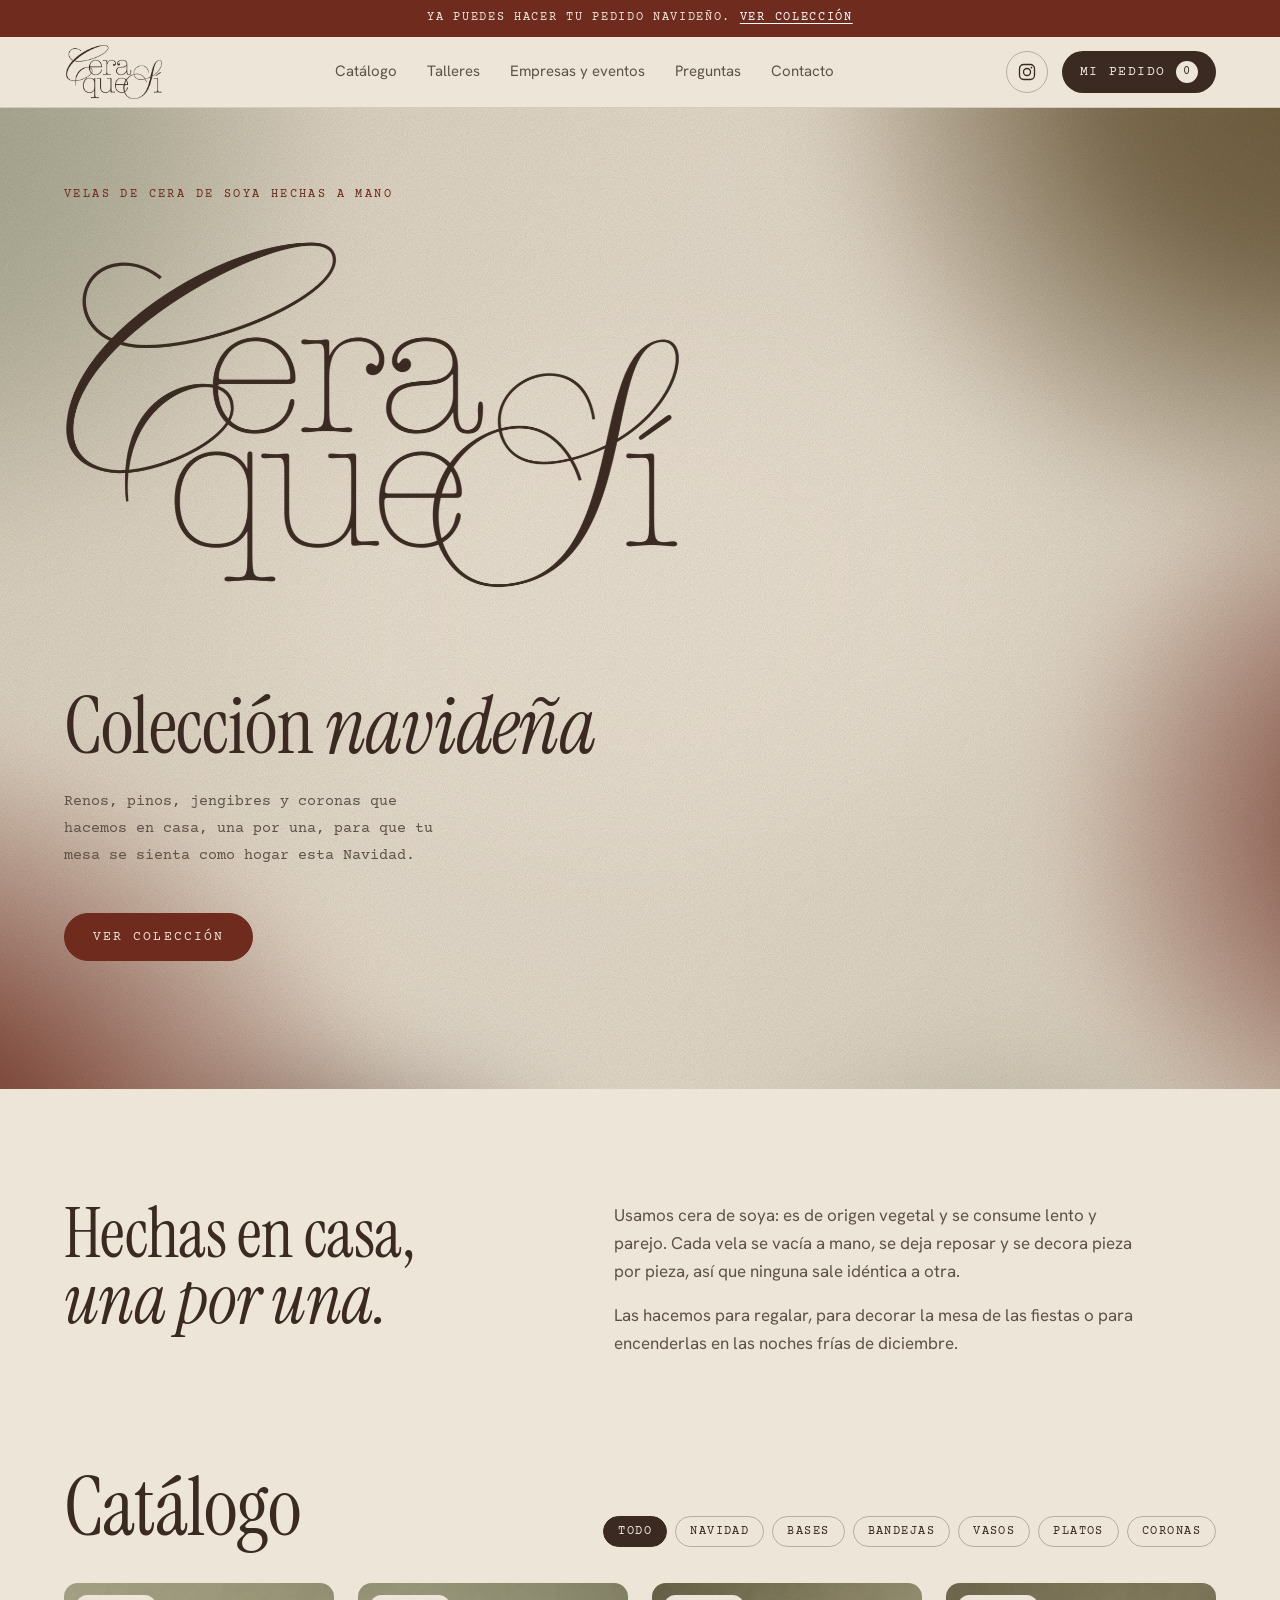
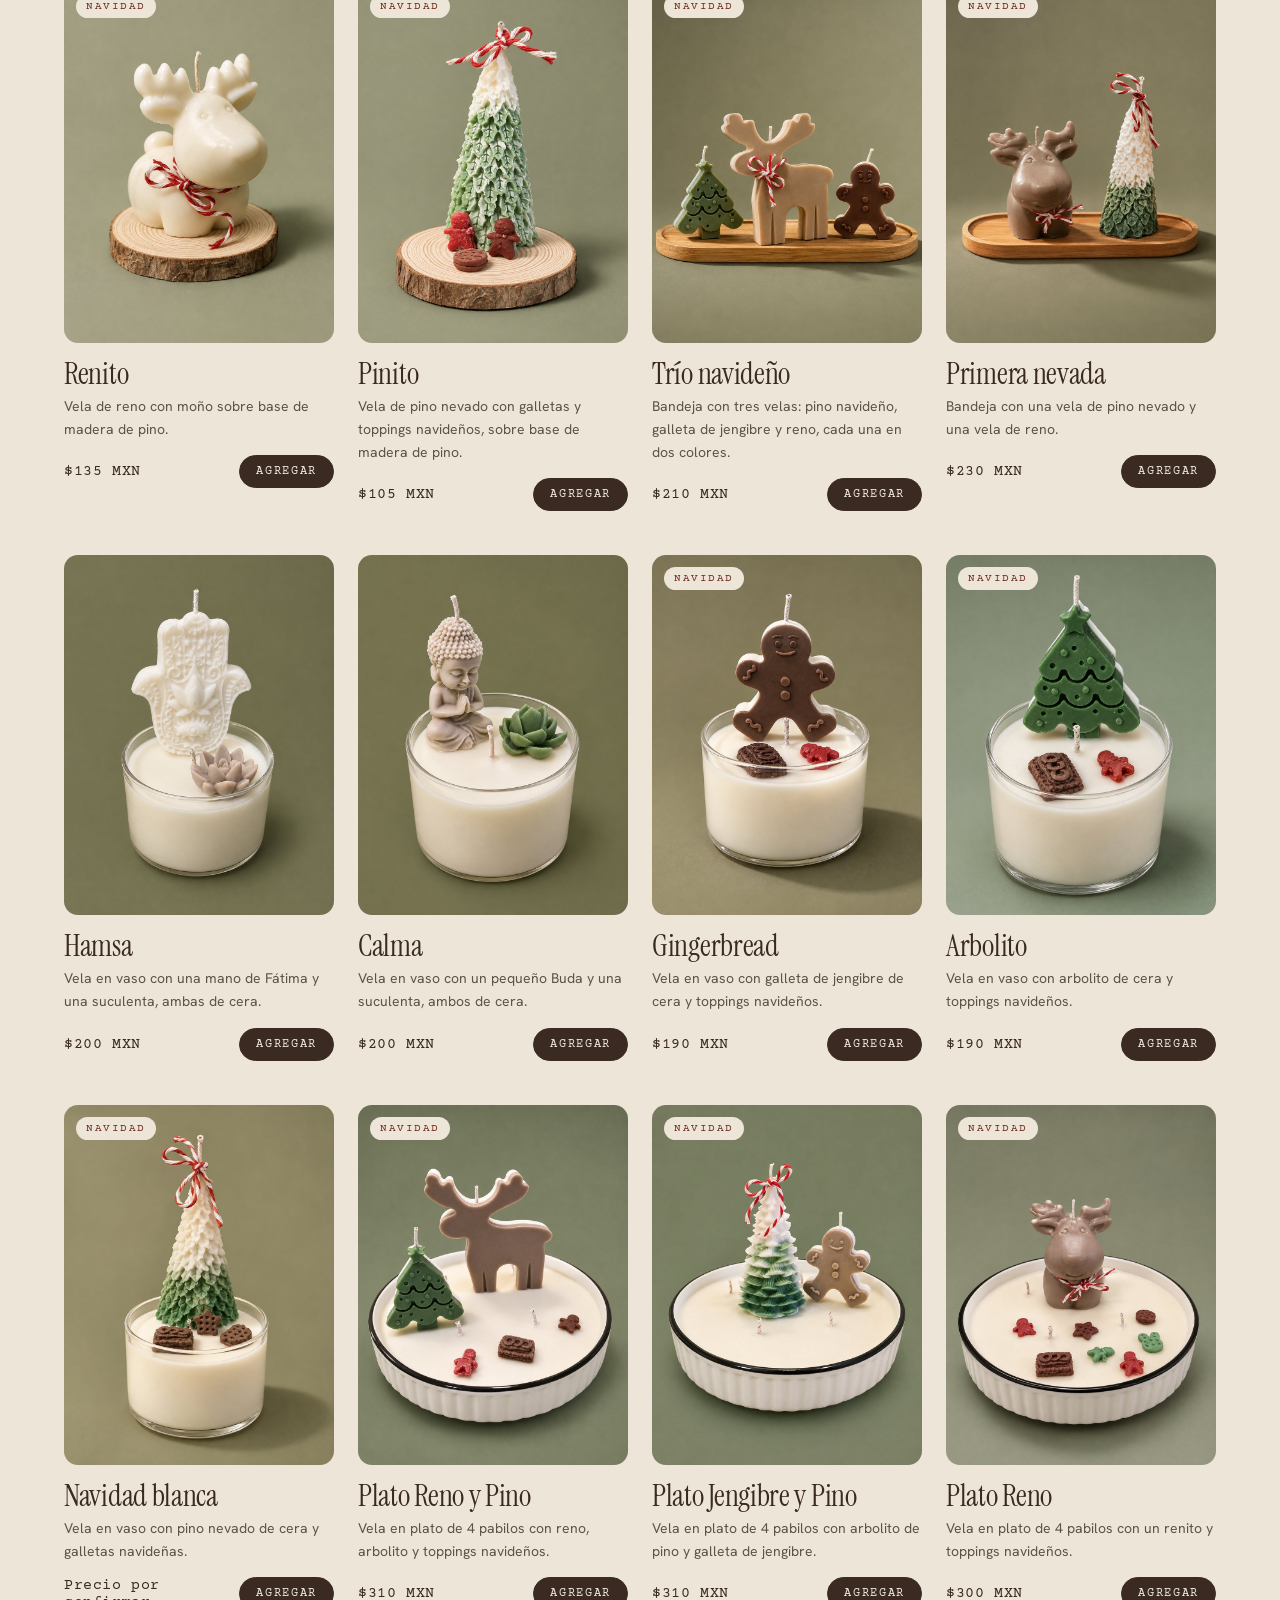
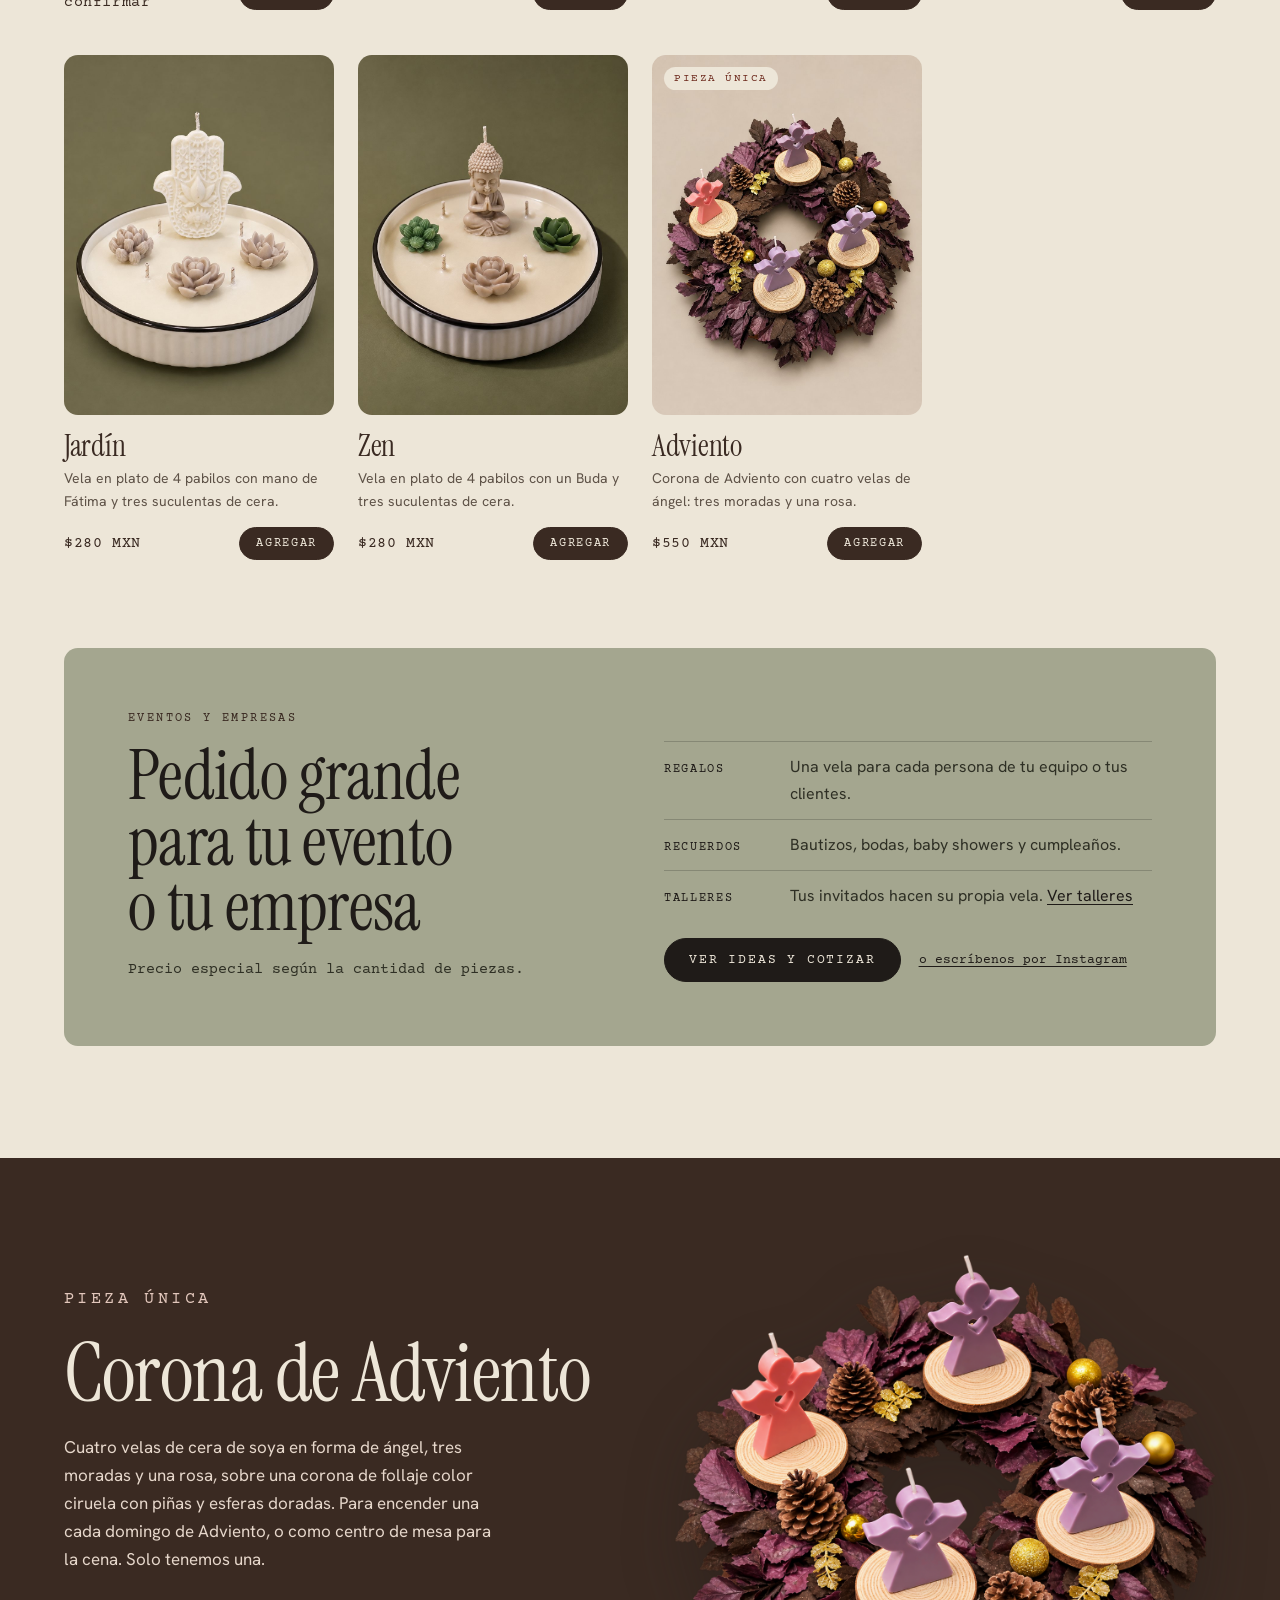
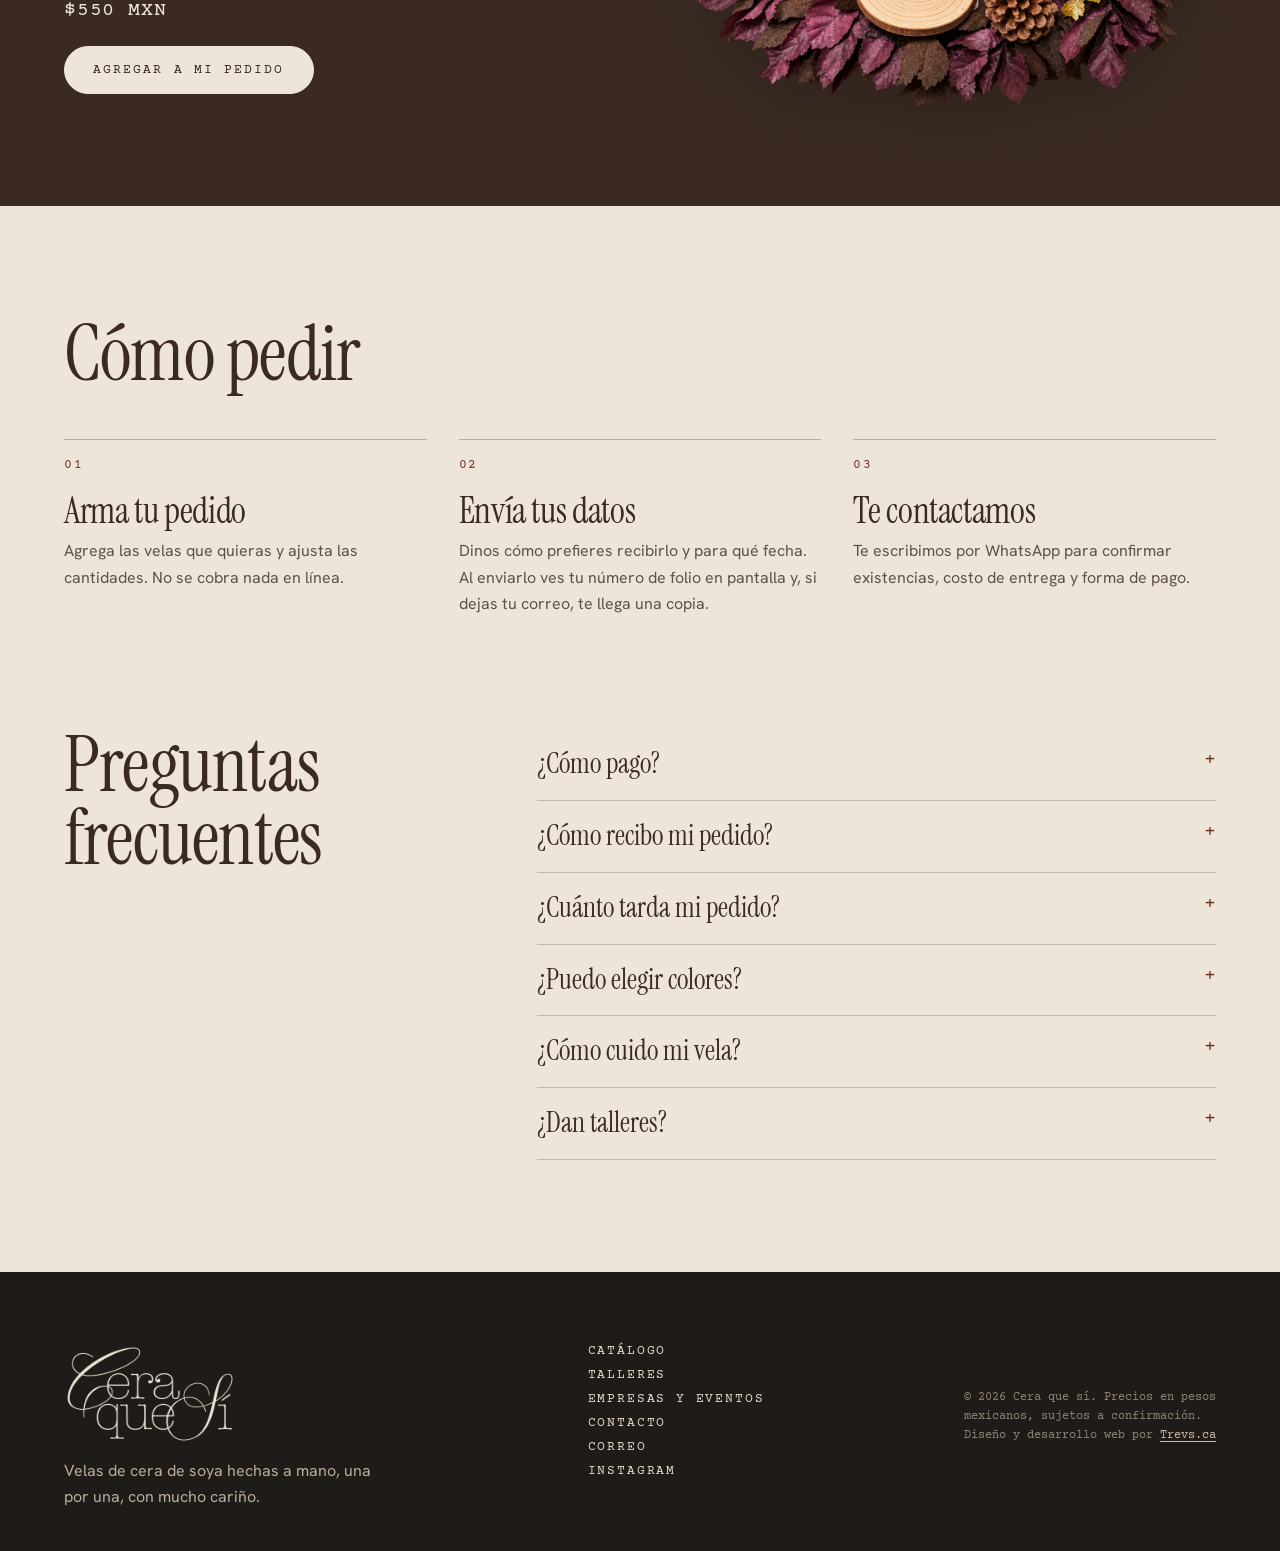
==== prueba/index.html @ 0ae1463e "Tienda de prueba oculta en /prueba/ (noindex) Co-Authored-By: Claude Opus 5.5 <noreply@anthropic.com" ====
<!DOCTYPE html>
<html lang="es-MX">
<head>
<meta charset="utf-8">
<meta name="viewport" content="width=device-width, initial-scale=1">
<meta name="robots" content="noindex">
<title>Cera que sí · Velas de cera de soya hechas a mano</title>
<meta name="description" content="Velas de cera de soya hechas a mano. Colección navideña: coronas, platos, vasos y bases decoradas. Pedidos para regalo, eventos y empresas.">
<link rel="canonical" href="https://ceraquesi.com.mx/">
<meta property="og:title" content="Cera que sí · Colección navideña">
<meta property="og:description" content="Velas de cera de soya hechas a mano. Arma tu pedido y te contactamos.">
<meta property="og:url" content="https://ceraquesi.com.mx/">
<meta property="og:image" content="https://ceraquesi.com.mx/img/corona.jpg">
<meta property="og:locale" content="es_MX">
<link rel="preconnect" href="https://fonts.googleapis.com">
<link rel="preconnect" href="https://fonts.gstatic.com" crossorigin>
<link href="https://fonts.googleapis.com/css2?family=Instrument+Serif:ital@0;1&family=Hanken+Grotesk:wght@400;500&family=Courier+Prime&display=swap" rel="stylesheet">
<link rel="stylesheet" href="css/estilos.css">
</head>
<body>

<div class="aviso">Ya puedes hacer tu pedido navideño. <a href="index.html#catalogo">Ver colección</a></div>

<header class="nav">
  <div class="wrap">
    <a href="index.html" class="logo" aria-label="Inicio"><svg viewBox="0 0 16 26" aria-hidden="true"><path class="llama" d="M8 1c3 4 5 6.5 5 9.5A5 5 0 0 1 3 10.5C3 7.5 5 5 8 1Z" fill="#6E2B1E"/><rect x="7.3" y="15" width="1.4" height="10" rx=".7" fill="currentColor"/></svg><span class="lockup" data-logo></span></a>
    <nav class="links" id="menu-principal" aria-label="Principal">
      <a href="index.html#catalogo">Catálogo</a>
      <a href="talleres.html">Talleres</a>
      <a href="empresas.html">Empresas y eventos</a>
      <a href="index.html#preguntas">Preguntas</a>
      <a href="contacto.html">Contacto</a>
      <div class="menu-redes" aria-label="Redes">
        <a href="#" data-red="correo">Correo</a>
        <a href="#" data-red="instagram" target="_blank" rel="noopener">Instagram</a>
        <a href="#" data-red="tiktok" target="_blank" rel="noopener">TikTok</a>
      </div>
    </nav>
    <div class="nav-der"><a class="ig-top" id="ig-top" href="#" target="_blank" rel="noopener" aria-label="Instagram"><svg viewBox="0 0 24 24" aria-hidden="true"><rect x="3" y="3" width="18" height="18" rx="5" fill="none" stroke="currentColor" stroke-width="1.6"/><circle cx="12" cy="12" r="4.2" fill="none" stroke="currentColor" stroke-width="1.6"/><circle cx="17.3" cy="6.7" r="1.1" fill="currentColor"/></svg></a><button class="btn-cot" id="abrir" aria-haspopup="dialog" aria-label="Mi pedido"><span class="t">Mi pedido</span> <span class="n" id="contador">0</span></button><button class="menu-btn" id="menu-btn" aria-expanded="false" aria-controls="menu-principal" aria-label="Abrir menú"><span></span><span></span><span></span></button></div>
  </div>
</header>

<main>
  <section class="hero izq">
    <div class="wrap">
      <p class="kicker">Velas de cera de soya hechas a mano</p>
      <div class="hero-logo" id="hero-logo"><img src="img/logo.png" alt="Cera que sí"></div>
      <h1>Colección <i>navideña</i></h1>
      <p class="lead">Renos, pinos, jengibres y coronas que hacemos en casa, una por una, para que tu mesa se sienta como hogar esta Navidad.</p>
      <a class="cta" href="#catalogo">Ver colección</a>
    </div>
  </section>

  <section class="intro">
    <div class="wrap">
      <h2>Hechas en casa, <i>una por una.</i></h2>
      <div>
        <p>Usamos cera de soya: es de origen vegetal y se consume lento y parejo. Cada vela se vacía a mano, se deja reposar y se decora pieza por pieza, así que ninguna sale idéntica a otra.</p>
        <p>Las hacemos para regalar, para decorar la mesa de las fiestas o para encenderlas en las noches frías de diciembre.</p>
      </div>
    </div>
  </section>

  <section class="catalogo" id="catalogo">
    <div class="wrap">
      <div class="cat-head">
        <h2>Catálogo</h2>
        <div class="filtros" role="group" aria-label="Filtrar catálogo" id="filtros"></div>
        <div class="vista" role="group" aria-label="Cómo ver el catálogo">
          <button type="button" data-vista="2" aria-pressed="true" aria-label="Dos por fila"><svg viewBox="0 0 20 20" aria-hidden="true"><rect x="2" y="2" width="7" height="7" rx="1.5"/><rect x="11" y="2" width="7" height="7" rx="1.5"/><rect x="2" y="11" width="7" height="7" rx="1.5"/><rect x="11" y="11" width="7" height="7" rx="1.5"/></svg></button>
          <button type="button" data-vista="1" aria-pressed="false" aria-label="Una por fila"><svg viewBox="0 0 20 20" aria-hidden="true"><rect x="2" y="2" width="16" height="7" rx="1.5"/><rect x="2" y="11" width="16" height="7" rx="1.5"/></svg></button>
        </div>
      </div>
      <div class="grid" id="grid"></div>

      <div class="mayoreo" id="mayoreo">
        <div>
          <p class="kicker">Eventos y empresas</p>
          <h3>Pedido grande para tu evento o tu empresa</h3>
          <p class="sub">Precio especial según la cantidad de piezas.</p>
        </div>
        <div>
          <ul>
            <li><b>Regalos</b><span>Una vela para cada persona de tu equipo o tus clientes.</span></li>
            <li><b>Recuerdos</b><span>Bautizos, bodas, baby showers y cumpleaños.</span></li>
            <li><b>Talleres</b><span>Tus invitados hacen su propia vela. <a href="talleres.html">Ver talleres</a></span></li>
          </ul>
          <div class="acciones">
            <a class="btn-sec" href="empresas.html">Ver ideas y cotizar</a>
            <a href="#" id="wa-mayoreo" target="_blank" rel="noopener">o escríbenos por Instagram</a>
          </div>
        </div>
      </div>
    </div>
  </section>

  <section class="destacado" id="corona">
    <div class="wrap">
      <div>
        <p class="kicker">Pieza única</p>
        <h2>Corona de Adviento</h2>
        <p>Cuatro velas de cera de soya en forma de ángel, tres moradas y una rosa, sobre una corona de follaje color ciruela con piñas y esferas doradas. Para encender una cada domingo de Adviento, o como centro de mesa para la cena. Solo tenemos una.</p>
        <span class="precio" data-precio="corona"></span>
        <button class="cta" data-add="corona">Agregar a mi pedido</button>
      </div>
      <img class="img-corona" src="img/corona-destacada.png" alt="Corona de Adviento con cuatro velas de ángel, tres moradas y una rosa" loading="lazy">
    </div>
  </section>

  <section class="pasos" id="como-pedir">
    <div class="wrap">
      <h2>Cómo pedir</h2>
      <ol>
        <li><h3>Arma tu pedido</h3><p>Agrega las velas que quieras y ajusta las cantidades. No se cobra nada en línea.</p></li>
        <li><h3>Envía tus datos</h3><p>Dinos cómo prefieres recibirlo y para qué fecha. Al enviarlo ves tu número de folio en pantalla y, si dejas tu correo, te llega una copia.</p></li>
        <li><h3>Te contactamos</h3><p>Te escribimos por WhatsApp para confirmar existencias, costo de entrega y forma de pago.</p></li>
      </ol>
    </div>
  </section>

  <section class="faq" id="preguntas">
    <div class="wrap">
      <h2>Preguntas frecuentes</h2>
      <div>
        <details><summary>¿Cómo pago?</summary><p>No cobramos en el sitio. Cuando confirmamos tu pedido por WhatsApp te compartimos los datos para transferencia y cómo apartarlo.</p></details>
        <details><summary>¿Cómo recibo mi pedido?</summary><p>Entregamos en puntos de encuentro en Metepec y Calimaya; te compartimos el lugar y la hora al confirmar. También enviamos a toda la República por paquetería: el costo depende del destino y del tamaño del pedido, y te lo confirmamos por WhatsApp antes de pagar.</p></details>
        <details><summary>¿Cuánto tarda mi pedido?</summary><p>Como todo se hace a mano, depende de la cantidad. Para fechas navideñas te recomendamos pedir con anticipación.</p></details>
        <details><summary>¿Puedo elegir colores?</summary><p>En pedidos chicos depende de lo que tengamos disponible, y te lo confirmamos al revisar tu pedido. En pedidos grandes te compartimos las opciones de colores que hay para que elijas.</p></details>
        <details><summary>¿Cómo cuido mi vela?</summary><p>Son de cera de soya. La primera vez, déjala encendida hasta que se derrita toda la superficie: así se consume pareja. Enciéndela sobre una superficie firme, lejos de corrientes de aire y de cosas que puedan quemarse, y nunca la dejes sola encendida. Las figuras también lucen como decoración sin encender.</p></details>
        <details><summary>¿Dan talleres?</summary><p>Sí. Abrimos talleres en grupo y también llevamos el taller a tu empresa o evento. <a href="talleres.html">Ver talleres</a></p></details>
      </div>
    </div>
  </section>
</main>

<footer>
  <div class="wrap">
    <div>
      <a href="index.html" class="logo"><svg viewBox="0 0 16 26" aria-hidden="true"><path class="llama" d="M8 1c3 4 5 6.5 5 9.5A5 5 0 0 1 3 10.5C3 7.5 5 5 8 1Z" fill="#6E2B1E"/><rect x="7.3" y="15" width="1.4" height="10" rx=".7" fill="currentColor"/></svg><span class="lockup" data-logo></span></a>
      <p>Velas de cera de soya hechas a mano, una por una, con mucho cariño.</p>
    </div>
    <nav aria-label="Más">
      <a href="index.html#catalogo">Catálogo</a>
      <a href="talleres.html">Talleres</a>
      <a href="empresas.html">Empresas y eventos</a>
      <a href="contacto.html">Contacto</a>
      <a href="#" data-red="correo">Correo</a>
      <a href="#" id="ig-footer" target="_blank" rel="noopener">Instagram</a>
      <a href="#" data-red="tiktok" target="_blank" rel="noopener">TikTok</a>
    </nav>
    <p class="legal">© <span id="anio"></span> <span data-c="marca"></span>. Precios en pesos mexicanos, sujetos a confirmación.<br>Diseño y desarrollo web por <a href="https://trevs.ca" target="_blank" rel="noopener">Trevs.ca</a></p>
  </div>
</footer>

<!-- Panel del pedido -->
<div class="velo" id="velo"></div>
<aside class="panel" id="panel" role="dialog" aria-modal="true" aria-labelledby="panel-titulo" aria-hidden="true">
  <div class="panel-head">
    <h2 id="panel-titulo">Mi pedido</h2>
    <button class="cerrar" id="cerrar" aria-label="Cerrar">×</button>
  </div>
  <div class="panel-body" id="panel-body"></div>
</aside>

<div class="toast" id="toast" role="status" aria-live="polite"></div>

<script src="js/comun.js"></script>
<script>
/* nombre: el nombre bonito.  desc: lo que lleva (también le llega así a tu mamá en el correo).  max: piezas disponibles (si hay límite). */
const PRODUCTOS = [
  {id:"base-pino-reno", nombre:"Renito", precio:135, cat:"Bases", nav:true, desc:"Vela de reno con moño sobre base de madera de pino."},
  {id:"base-pino", nombre:"Pinito", precio:105, cat:"Bases", nav:true, desc:"Vela de pino nevado con galletas y toppings navideños, sobre base de madera de pino."},
  {id:"bandeja-trio", nombre:"Trío navideño", precio:210, cat:"Bandejas", nav:true, desc:"Bandeja con tres velas: pino navideño, galleta de jengibre y reno, cada una en dos colores."},
  {id:"bandeja-pino-reno", nombre:"Primera nevada", precio:230, cat:"Bandejas", nav:true, desc:"Bandeja con una vela de pino nevado y una vela de reno."},
  {id:"vaso-fatima", nombre:"Hamsa", precio:200, cat:"Vasos", desc:"Vela en vaso con una mano de Fátima y una suculenta, ambas de cera."},
  {id:"vaso-buda", nombre:"Calma", precio:200, cat:"Vasos", desc:"Vela en vaso con un pequeño Buda y una suculenta, ambos de cera."},
  {id:"vaso-jengibre", nombre:"Gingerbread", precio:190, cat:"Vasos", nav:true, desc:"Vela en vaso con galleta de jengibre de cera y toppings navideños."},
  {id:"vaso-arbol", nombre:"Arbolito", precio:190, cat:"Vasos", nav:true, desc:"Vela en vaso con arbolito de cera y toppings navideños."},
  {id:"vaso-pino", nombre:"Navidad blanca", precio:0, cat:"Vasos", nav:true, desc:"Vela en vaso con pino nevado de cera y galletas navideñas."},
  {id:"plato-reno-arbol", nombre:"Plato Reno y Pino", precio:310, cat:"Platos", nav:true, desc:"Vela en plato de 4 pabilos con reno, arbolito y toppings navideños."},
  {id:"plato-jengibre-arbol", nombre:"Plato Jengibre y Pino", precio:310, cat:"Platos", nav:true, desc:"Vela en plato de 4 pabilos con arbolito de pino y galleta de jengibre."},
  {id:"plato-reno", nombre:"Plato Reno", precio:300, cat:"Platos", nav:true, desc:"Vela en plato de 4 pabilos con un renito y toppings navideños."},
  {id:"plato-fatima", nombre:"Jardín", precio:280, cat:"Platos", desc:"Vela en plato de 4 pabilos con mano de Fátima y tres suculentas de cera."},
  {id:"plato-buda", nombre:"Zen", precio:280, cat:"Platos", desc:"Vela en plato de 4 pabilos con un Buda y tres suculentas de cera."},
  {id:"corona", nombre:"Adviento", precio:550, cat:"Coronas", nav:true, max:1, desc:"Corona de Adviento con cuatro velas de ángel: tres moradas y una rosa."}
];

const byId = Object.fromEntries(PRODUCTOS.map(p => [p.id, p]));
$("#wa-mayoreo").href = dmLink();
document.querySelectorAll("[data-precio]").forEach(el => el.textContent = mxn(byId[el.dataset.precio].precio));

/* ----- Pedido (se guarda en el navegador) ----- */
let pedido = {};
try { pedido = JSON.parse(localStorage.getItem("pedido") || "{}"); } catch(e) {}
const guardar = () => { try { localStorage.setItem("pedido", JSON.stringify(pedido)); } catch(e) {} };
const totalPiezas = () => Object.values(pedido).reduce((a,b) => a+b, 0);
const precioTxt = p => p.precio ? mxn(p.precio) : "Precio por confirmar";
const subtotal = () => Object.entries(pedido).reduce((a,[id,q]) => a + byId[id].precio*q, 0);

function fijar(id, n){
  n = Math.max(0, Math.min(byId[id].max || 999, n|0));
  if (n) pedido[id] = n; else delete pedido[id];
  guardar(); pintarContador(); pintarAcciones();
}
function agregar(id){
  const max = byId[id].max;
  if (max && (pedido[id] || 0) >= max) { toast(max === 1 ? "Solo hay una disponible y ya está en tu pedido" : "Solo hay " + max + " disponibles"); return; }
  const nuevo = !pedido[id];
  fijar(id, (pedido[id] || 0) + 1);
  toast(nuevo ? byId[id].nombre + " agregado" : byId[id].nombre + ": " + pedido[id] + " en tu pedido");
}
function accion(id){
  const q = pedido[id];
  if (!q) return `<button class="add" data-add="${id}">Agregar</button>`;
  if (byId[id].max === 1) return `<span class="unica">En tu pedido</span><button class="quitar-g" data-gmenos="${id}">Quitar</button>`;
  return `<div class="paso-q"><button data-gmenos="${id}" aria-label="Quitar uno">−</button><input aria-label="Cantidad de ${byId[id].nombre}" inputmode="numeric" value="${q}" data-gq="${id}"><button data-gmas="${id}" aria-label="Agregar uno">+</button></div>`;
}
function pintarAcciones(){
  document.querySelectorAll("[data-acc]").forEach(el => {
    const html = accion(el.dataset.acc);
    el.innerHTML = html;
  });
  document.querySelectorAll(".cta[data-add]").forEach(b => b.textContent = pedido[b.dataset.add] ? "Ya está en tu pedido" : "Agregar a mi pedido");
}
function pintarContador(){ $("#contador").textContent = totalPiezas(); }

/* ----- Catálogo ----- */
const filtros = ["Todo","Navidad","Bases","Bandejas","Vasos","Platos","Coronas"];
let filtro = "Todo";
function pintarFiltros(){
  $("#filtros").innerHTML = filtros.map(f => `<button aria-pressed="${f===filtro}" data-f="${f}">${f}</button>`).join("");
}
function pintarGrid(){
  const lista = PRODUCTOS.filter(p => filtro==="Todo" || (filtro==="Navidad" ? p.nav : p.cat===filtro));
  $("#grid").innerHTML = lista.map(p => `
    <article class="prod">
      <div class="foto"><img src="img/${p.id}.jpg" alt="${p.nombre}" loading="lazy">${p.max === 1 ? '<span class="tag">Pieza única</span>' : p.nav ? '<span class="tag">Navidad</span>' : ""}</div>
      <h3>${p.nombre}</h3>
      <p class="desc">${p.desc}</p>
      <div class="pie"><span class="precio">${precioTxt(p)}</span><div data-acc="${p.id}">${accion(p.id)}</div></div>
    </article>`).join("");
}
$("#filtros").addEventListener("click", e => {
  const b = e.target.closest("[data-f]"); if(!b) return;
  filtro = b.dataset.f; pintarFiltros(); pintarGrid();
});
document.addEventListener("click", e => {
  const b = e.target.closest("[data-add]"); if(!b) return;
  const id = b.dataset.add, enGrid = b.classList.contains("add"); agregar(id);
  if (enGrid) { const mas = document.querySelector(`[data-gmas="${id}"]`); if (mas) mas.focus({preventScroll:true}); }
});
$("#grid").addEventListener("click", e => {
  const t = e.target.closest("[data-gmas],[data-gmenos]"); if (!t) return;
  const id = t.dataset.gmas || t.dataset.gmenos;
  const sel = t.dataset.gmas ? `[data-gmas="${id}"]` : `[data-gmenos="${id}"]`;
  fijar(id, (pedido[id] || 0) + (t.dataset.gmas ? 1 : -1));
  const mismo = document.querySelector(sel) || document.querySelector(`[data-add="${id}"].add`); if (mismo) mismo.focus({preventScroll:true});
});
$("#grid").addEventListener("change", e => {
  const id = e.target.dataset.gq; if (!id) return;
  e.target.blur(); fijar(id, parseInt(e.target.value, 10) || 0);
});
$("#grid").addEventListener("keydown", e => { if (e.key === "Enter" && e.target.dataset.gq) e.target.blur(); });

/* ----- Toast ----- */
let tt;
function toast(msg){
  const t = $("#toast"); t.innerHTML = msg + ' <button type="button">Ver pedido</button>';
  t.querySelector("button").onclick = abrir;
  t.classList.add("on"); clearTimeout(tt); tt = setTimeout(()=>t.classList.remove("on"), 2600);
}

/* ----- Panel ----- */
let ultimoFoco;
function abrir(){ ultimoFoco = document.activeElement; pintarPanel(); document.body.classList.add("abierto"); $("#panel").setAttribute("aria-hidden","false"); $("#cerrar").focus(); $("#toast").classList.remove("on"); }
function cerrar(){ document.body.classList.remove("abierto"); $("#panel").setAttribute("aria-hidden","true"); ultimoFoco && ultimoFoco.focus(); }
$("#abrir").onclick = abrir; $("#cerrar").onclick = cerrar; $("#velo").onclick = cerrar;
document.addEventListener("keydown", e => { if(e.key==="Escape" && document.body.classList.contains("abierto")) cerrar(); });

function pintarPanel(){
  const ids = Object.keys(pedido);
  if (!ids.length){
    $("#panel-body").innerHTML = `<div class="vacio"><h3>Tu pedido está vacío</h3><p>Agrega velas desde el catálogo para pedir una cotización.</p><br><a class="cta" href="#catalogo" onclick="cerrar()">Ir al catálogo</a></div>`;
    return;
  }
  $("#panel-body").innerHTML = `
    <div id="items">${ids.map(id => {const p=byId[id]; return `
      <div class="item">
        <img src="img/${id}.jpg" alt="">
        <div><h4>${p.nombre}</h4><small>${p.desc}</small><br><small>${p.precio ? mxn(p.precio) + " c/u" : "Precio por confirmar"}</small><br><button class="quitar" data-quitar="${id}">Quitar</button></div>
        <div class="qty"><button data-menos="${id}" aria-label="Menos">−</button><input aria-label="Cantidad de ${p.nombre}" inputmode="numeric" value="${pedido[id]}" data-q="${id}"><button data-mas="${id}" aria-label="Más">+</button></div>
      </div>`}).join("")}</div>
    <div class="subtotal"><span>Subtotal estimado</span><span id="sub">${mxn(subtotal())}</span></div>
    <p class="nota">No incluye envío. Confirmamos precio final y disponibilidad contigo.</p>

    <form id="form" novalidate>
      <h3>Tus datos</h3>
      <div class="campo"><label for="nombre">Nombre</label><input id="nombre" name="nombre" required autocomplete="name"></div>
          <div class="dos">
            <div class="campo"><label for="tel" data-lbl-tel>WhatsApp</label><input id="tel" name="telefono" type="tel" autocomplete="tel" placeholder="10 dígitos"></div>
            <div class="campo"><label for="email">Correo (opcional)</label><input id="email" name="email" type="email" autocomplete="email"><small class="ayuda">Te mandamos una copia con tu folio.</small></div>
          </div>
          <div class="campo"><label for="ig">Tu Instagram (opcional)</label><input id="ig" name="instagram" placeholder="@tuusuario" autocapitalize="off" autocomplete="off" spellcheck="false"></div>
      <div class="campo"><span class="lbl">Tipo de pedido</span>
        <div class="opciones">
          <label><input type="radio" name="tipo" value="Personal o regalo" checked><span>Para mí o regalo</span></label>
          <label><input type="radio" name="tipo" value="Para revender"><span>Para revender</span></label>
          <label><input type="radio" name="tipo" value="Empresa o evento"><span>Empresa o evento</span></label>
        </div>
      </div>
      <div class="campo" id="campo-empresa" hidden><label for="empresa">Nombre de la empresa o evento</label><input id="empresa" name="empresa" autocomplete="organization"></div>
      <div class="campo"><span class="lbl">Entrega</span>
        <div class="opciones">
          <label><input type="radio" name="entrega" value="Punto de entrega en Metepec" checked><span>Punto de entrega en Metepec<small>Te compartimos el lugar y la hora al confirmar.</small></span></label>
          <label><input type="radio" name="entrega" value="Punto de entrega en Calimaya"><span>Punto de entrega en Calimaya<small>Te compartimos el lugar y la hora al confirmar.</small></span></label>
          <label><input type="radio" name="entrega" value="Envío a otra ciudad"><span>Envío a otra ciudad<small>Cotizamos la paquetería por ti.</small></span></label>
        </div>
      </div>
      <div class="campo" id="campo-dir" hidden><label for="ciudad" id="lbl-dir">Ciudad y estado</label><input id="ciudad" name="ciudad" autocomplete="address-level2"></div>
      <div class="campo"><label for="fecha">¿Para cuándo lo necesitas?</label><input id="fecha" name="fecha" type="date"></div>
      <div class="campo"><label for="notas">Notas</label><textarea id="notas" name="notas" placeholder="Colores, mensaje de regalo, detalles del evento…"></textarea></div>
      <button class="enviar" type="submit">Enviar pedido</button>
      <p class="error" id="error" role="alert"></p>
    </form>`;
}

$("#panel-body").addEventListener("click", e => {
  const t = e.target, id = t.dataset.mas || t.dataset.menos || t.dataset.quitar;
  if (!id) return;
  if (t.dataset.mas) pedido[id] = Math.min(pedido[id] + 1, byId[id].max || 999);
  if (t.dataset.menos) pedido[id] = Math.max(0, pedido[id]-1);
  if (t.dataset.quitar || pedido[id]===0) delete pedido[id];
  guardar(); pintarContador(); pintarAcciones(); refrescarItems();
});
$("#panel-body").addEventListener("change", e => {
  const id = e.target.dataset.q; if(!id) return;
  const n = parseInt(e.target.value,10);
  if (n>0) pedido[id]=Math.min(n, byId[id].max || 999); else delete pedido[id];
  guardar(); pintarContador(); pintarAcciones(); refrescarItems();
});
function actualizarCampos(){
  const f = $("#form"); if (!f) return;
  $("#campo-empresa").hidden = f.tipo.value !== "Empresa o evento";
  const ent = f.entrega.value;
  $("#campo-dir").hidden = ent !== "Envío a otra ciudad";
  syncVia(f);
}
$("#panel-body").addEventListener("change", e => { if (e.target.name === "tipo" || e.target.name === "entrega") actualizarCampos(); });
function refrescarItems(){
  // vuelve a pintar sin perder lo escrito en el formulario
  const form = $("#form"); const datos = form ? new FormData(form) : null;
  pintarPanel();
  if (datos && $("#form")) for (const [k,v] of datos) { const el = $("#form").elements[k]; if (el && el.type!=="radio" && !el.length) el.value = v; else if (el && el.length) [...el].forEach(r => r.checked = r.value===v); }
  actualizarCampos();
}

$("#panel-body").addEventListener("submit", async e => {
  e.preventDefault();
  const f = e.target, err = $("#error"); err.textContent = "";
  const c = validarContacto(f, err); if (!c) return;
  const nombre = c.nombre;

  const folio = "P-" + new Date().toISOString().slice(5,10).replace("-","") + "-" + Math.random().toString(36).slice(2,6).toUpperCase();
  const items = Object.entries(pedido).map(([id,q]) => ({nombre:`${byId[id].nombre} (${byId[id].desc})${byId[id].precio ? "" : " — precio por confirmar"}`, cantidad:q, precio:byId[id].precio, total:byId[id].precio*q}));
  const data = { folio, ...c, tipo:f.tipo.value, empresa:f.empresa.value.trim(), entrega:f.entrega.value,
    ciudad:f.entrega.value === "Envío a otra ciudad" ? f.ciudad.value.trim() : "", fecha:f.fecha.value, notas:f.notas.value.trim(), items, subtotal:subtotal(), marca:CONFIG.marca };

  const resumen = `Hola, soy ${nombre}${data.empresa ? " ("+data.empresa+")" : ""}. Pedido ${folio} · ${data.tipo}:\n` + items.map(i => `• ${i.cantidad} × ${i.nombre}`).join("\n") +
    `\nSubtotal estimado: ${mxn(data.subtotal)}\nEntrega: ${data.entrega}${data.ciudad ? " ("+data.ciudad+")" : ""}${data.fecha ? "\nPara: "+data.fecha : ""}${data.notas ? "\nNotas: "+data.notas : ""}`;

  const btn = f.querySelector(".enviar"); btn.disabled = true; btn.textContent = "Enviando…";
  try {
    await enviarAlScript(data);
  } catch(x) {
    btn.disabled = false; btn.textContent = "Enviar pedido";
    err.innerHTML = `No se pudo enviar. Revisa tu conexión e inténtalo de nuevo, o <a href="${dmLink()}" target="_blank" rel="noopener">escríbenos por Instagram</a>.`;
    return;
  }
  pedido = {}; guardar(); pintarContador(); pintarAcciones();
  $("#panel-body").innerHTML = `
    <div class="listo">
            <h3>Recibimos tu pedido</h3>
      <span class="folio">Folio ${folio}</span>
      <p>Te escribiremos ${porVia(data.via)} en menos de 24 horas para confirmar disponibilidad, entrega y forma de pago.</p>
      ${data.email ? `<p>También te enviamos una copia a ${esc(data.email)}.</p>` : `<p>Guarda tu número de folio.</p>`}
      ${botonesResumen(resumen, folio)}
    </div>`;
});


/* ----- Logo grande del inicio que sube al menú al hacer scroll ----- */
(function(){
  const slot = $("#hero-logo"), navImg = document.querySelector("header .logo .logo-img");
  if (!slot || !navImg || matchMedia("(prefers-reduced-motion: reduce)").matches) return;
  const slotImg = slot.querySelector("img");
  const vuela = document.createElement("img");
  vuela.src = slotImg.src; vuela.alt = ""; vuela.id = "logo-volador"; vuela.setAttribute("aria-hidden", "true");
  document.body.appendChild(vuela);
  document.documentElement.classList.add("logo-anim");
  const suave = t => t * t * (3 - 2 * t);
  let pend = false;
  function pinta(){
    pend = false;
    const a = slot.getBoundingClientRect(), b = navImg.getBoundingClientRect();
    const hero = slot.closest(".hero").getBoundingClientRect();
    const recorrido = Math.max(1, (hero.height + hero.top + scrollY) * 0.5);
    const p = Math.min(1, Math.max(0, scrollY / recorrido));
    if (p >= 1) { document.documentElement.classList.add("logo-llego"); return; }
    document.documentElement.classList.remove("logo-llego");
    const e = suave(p);
    const w = a.width + (b.width - a.width) * e;
    const x = a.left + (b.left - a.left) * e;
    const y = a.top + (b.top - a.top) * e;
    vuela.style.width = a.width + "px";
    vuela.style.transform = `translate(${x}px,${y}px) scale(${w / a.width})`;
  }
  const pide = () => { if (!pend) { pend = true; requestAnimationFrame(pinta); } };
  addEventListener("scroll", pide, { passive: true });
  addEventListener("resize", pide);
  slotImg.complete ? pinta() : slotImg.addEventListener("load", pinta);
  navImg.complete ? pinta() : navImg.addEventListener("load", pinta);
})();
/* ----- Vista del catálogo en celular: 2 o 1 por fila ----- */
function ponerVista(v){
  $("#grid").classList.toggle("una", v === "1");
  document.querySelectorAll("[data-vista]").forEach(b => b.setAttribute("aria-pressed", b.dataset.vista === v));
  try { localStorage.setItem("vista", v); } catch(e) {}
}
document.querySelectorAll("[data-vista]").forEach(b => b.addEventListener("click", () => ponerVista(b.dataset.vista)));
let vistaGuardada = "2"; try { vistaGuardada = localStorage.getItem("vista") || "2"; } catch(e) {}
ponerVista(vistaGuardada);

pintarFiltros(); pintarGrid(); pintarContador();
if (location.hash === "#pedido") abrir();
</script>
</body>
</html>
---- prueba/css/estilos.css ----
/* VOICE: warm, handmade, quietly elegant
   IDEA: a typewritten price tag tied to a hand-poured candle
   PICTURE: a flush strip of the real candles under the headline
   COLOUR/TYPE: cera, lino, salvia, olivo, óxido, nogal, carbón / Instrument Serif titles, Hanken Grotesk text, Courier Prime for prices, buttons and tags
   LAYOUT: left-aligned editorial, full-width colour bands */
:root{
  --cera:#EDE6D8; --lino:#E0D8C8; --salvia:#A4A68F; --olivo:#6B5A3A;
  --oxido:#6E2B1E; --nogal:#3A2A22; --carbon:#1F1B18; --suave:#5E5247;
  --r-sm:4px; --r-lg:14px;
  --serif:"Instrument Serif", Georgia, serif;
  --sans:"Hanken Grotesk", system-ui, sans-serif;
  --mono:"Courier Prime", "Courier New", monospace;
  --max:1200px;
}
*{box-sizing:border-box;margin:0;padding:0}
html{scroll-behavior:smooth}
body{background:var(--cera);color:var(--carbon);font:400 16px/1.65 var(--sans);-webkit-font-smoothing:antialiased;overflow-x:clip}
img{display:block;max-width:100%}
a{color:inherit}
button{font:inherit;color:inherit;cursor:pointer;background:none;border:0}
:focus-visible{outline:2px solid var(--oxido);outline-offset:3px;border-radius:2px}
.wrap{max-width:var(--max);margin:0 auto;padding:0 24px}
h1,h2,h3{font-family:var(--serif);font-weight:400;color:var(--nogal);line-height:.95;letter-spacing:-.01em;text-wrap:balance}
h1 i,h2 i{font-style:italic}
.kicker{font:12px var(--mono);letter-spacing:.2em;text-transform:uppercase;color:var(--oxido);margin-bottom:18px}
.tw{font-family:var(--mono)}
@media (prefers-reduced-motion:reduce){*{animation:none!important;transition:none!important;scroll-behavior:auto!important}}

/* Aviso */
.aviso{background:var(--oxido);color:var(--cera);text-align:center;font:12px/1.4 var(--mono);letter-spacing:.14em;text-transform:uppercase;padding:10px 16px}
.aviso a{color:#fff;text-underline-offset:3px}

/* Nav */
.nav{position:sticky;top:0;z-index:20;background:rgba(237,230,216,.94);backdrop-filter:blur(8px);border-bottom:1px solid rgba(58,42,34,.14)}
.nav .wrap{display:flex;align-items:center;justify-content:space-between;height:70px;gap:20px}
.logo{display:flex;align-items:center;gap:10px;text-decoration:none;color:var(--nogal);white-space:nowrap;font:30px/1 var(--serif)}
.logo svg{width:14px;height:24px;flex:none}
.logo .de{font-style:italic;color:var(--oxido)}
.links{display:flex;gap:30px}
.links a{text-decoration:none;color:var(--suave);font-size:15px}
.links a:hover{color:var(--nogal)}
.btn-cot{display:flex;align-items:center;gap:10px;background:var(--nogal);color:var(--cera);padding:10px 18px;border-radius:999px;font:13px var(--mono);letter-spacing:.12em;text-transform:uppercase}
.btn-cot .n{background:var(--cera);color:var(--nogal);border-radius:999px;min-width:22px;height:22px;display:grid;place-items:center;font-size:12px;letter-spacing:0;padding:0 6px}
@media (max-width:820px){.links{display:none}}
@media (max-width:420px){.logo{font-size:25px}.btn-cot .t{display:none}}

/* Hero: luz de vela, sin foto */
.hero{position:relative;overflow:hidden;text-align:center;isolation:isolate;background:var(--lino)}
/* Fondo difuminado con grano, con los colores de la marca */
.hero::before{content:"";position:absolute;inset:-8%;z-index:0;pointer-events:none;background:
  radial-gradient(50% 62% at 96% 2%, rgba(107,90,58,1) 0%, rgba(107,90,58,.85) 30%, transparent 70%),
  radial-gradient(34% 48% at 102% 70%, rgba(110,43,30,.92) 0%, transparent 72%),
  radial-gradient(56% 62% at -4% 104%, rgba(110,43,30,1) 0%, rgba(110,43,30,.8) 28%, transparent 70%),
  radial-gradient(30% 34% at 30% 112%, rgba(58,42,34,.9), transparent 72%),
  radial-gradient(42% 56% at 0% 8%, rgba(164,166,143,1) 0%, rgba(164,166,143,.7) 35%, transparent 72%),
  radial-gradient(30% 30% at 74% 108%, rgba(164,166,143,.85), transparent 70%),
  radial-gradient(40% 34% at 50% 50%, rgba(237,230,216,.96), rgba(237,230,216,.7) 50%, transparent 78%),
  linear-gradient(115deg, transparent 20%, rgba(237,230,216,.55) 42%, rgba(237,230,216,.55) 58%, transparent 80%),
  var(--lino);
  filter:blur(36px);animation:deriva 38s ease-in-out infinite alternate}
@keyframes deriva{to{transform:translate3d(-2.5%,1.5%,0) scale(1.05)}}
.hero::after{content:"";position:absolute;inset:0;background-image:url("data:image/svg+xml;utf8,<svg xmlns='http://www.w3.org/2000/svg' width='160' height='160'><filter id='n'><feTurbulence type='fractalNoise' baseFrequency='.95' numOctaves='3' stitchTiles='stitch'/><feColorMatrix values='0 0 0 0 .3  0 0 0 0 .2  0 0 0 0 .14  0 0 0 .7 0'/></filter><rect width='100%' height='100%' filter='url(%23n)'/></svg>");opacity:.38;mix-blend-mode:multiply;pointer-events:none;z-index:0}
.hero .wrap{position:relative;z-index:1;padding-top:112px;padding-bottom:124px}
.hero .flama{width:26px;height:44px;margin:0 auto 26px;display:block}
.hero h1{font-size:clamp(68px,11vw,164px);line-height:.9}
.hero .lead{max-width:46ch;margin:30px auto 36px;font:15px/1.8 var(--mono);color:var(--suave)}
.cta{display:inline-block;background:var(--oxido);color:var(--cera);text-decoration:none;padding:16px 28px;border-radius:999px;font:13px var(--mono);letter-spacing:.16em;text-transform:uppercase;white-space:nowrap;border:1px solid var(--oxido);transition:background .15s,color .15s}
.cta:hover{background:transparent;color:var(--oxido)}
@media (max-width:760px){.hero .wrap{padding-top:72px;padding-bottom:84px}}
.llama{transform-origin:50% 90%;animation:parpadeo 3.2s ease-in-out infinite}
@keyframes parpadeo{0%,100%{transform:scale(1,1) rotate(0)}30%{transform:scale(.94,1.06) rotate(-2deg)}60%{transform:scale(1.04,.96) rotate(2deg)}}

/* Intro */
.intro{padding:112px 0 48px}
.intro .wrap{display:grid;grid-template-columns:1fr 1.2fr;gap:48px}
.intro h2{font-size:clamp(44px,5.4vw,72px)}
.intro p{color:var(--suave);max-width:52ch;margin-bottom:16px;font-size:17px}
@media (max-width:760px){.intro .wrap{grid-template-columns:1fr;gap:20px}}

/* Catálogo */
.catalogo{padding:48px 0 112px}
.cat-head{display:flex;justify-content:space-between;align-items:end;gap:24px;flex-wrap:wrap;margin-bottom:36px}
.cat-head h2{font-size:clamp(52px,6.4vw,92px)}
.filtros{display:flex;gap:8px;flex-wrap:wrap}
.filtros button{padding:8px 14px;border-radius:999px;border:1px solid rgba(58,42,34,.3);font:12px var(--mono);letter-spacing:.12em;text-transform:uppercase;color:var(--nogal)}
.filtros button[aria-pressed="true"]{background:var(--nogal);color:var(--cera);border-color:var(--nogal)}
.grid{display:grid;grid-template-columns:repeat(auto-fill,minmax(250px,1fr));gap:44px 24px}
.prod .foto{position:relative;aspect-ratio:3/4;border-radius:var(--r-lg);overflow:hidden;background:var(--salvia)}
.prod .foto img{width:100%;height:100%;object-fit:cover}
.prod .tag{position:absolute;top:12px;left:12px;background:var(--cera);color:var(--oxido);font:11px var(--mono);letter-spacing:.14em;text-transform:uppercase;padding:5px 10px;border-radius:999px}
.prod h3{font-size:30px;margin-top:16px;line-height:1}
.prod .desc{color:var(--suave);font-size:14px;margin-top:6px;min-height:44px}
.prod .pie{display:flex;justify-content:space-between;align-items:center;margin-top:14px}
.precio{font:15px var(--mono);color:var(--nogal);letter-spacing:.04em}
.add{border:1px solid var(--nogal);background:var(--nogal);color:var(--cera);padding:9px 16px;border-radius:999px;font:12px var(--mono);letter-spacing:.14em;text-transform:uppercase;transition:background .15s,color .15s}
.add:hover{background:transparent;color:var(--nogal)}
.paso-q{display:flex;align-items:center;background:var(--nogal);color:var(--cera);border-radius:999px;border:1px solid var(--nogal)}
.paso-q button{width:36px;height:36px;font:18px var(--mono);color:var(--cera)}
.paso-q button:hover{color:#E2C7BC}
.paso-q input{width:44px;text-align:center;border:0;background:none;font:14px var(--mono);color:var(--cera)}
.paso-q input:focus{outline:none;text-decoration:underline;text-underline-offset:3px}
.add.ok{background:var(--oxido);border-color:var(--oxido);color:var(--cera)}

/* Corona */
.destacado{background:var(--nogal);color:var(--cera)}
.destacado .wrap{display:grid;grid-template-columns:1fr 1fr;align-items:center;gap:56px;padding-top:96px;padding-bottom:96px}
.destacado .kicker{color:#E2C7BC}
.destacado h2{color:var(--cera);font-size:clamp(52px,6.4vw,92px)}
.destacado p{color:#E6D7CB;max-width:44ch;margin:20px 0 26px;font-size:17px}
.destacado img{aspect-ratio:3/4;object-fit:cover;width:100%;max-width:440px;justify-self:end;border-radius:var(--r-lg)}
.destacado .precio{color:var(--cera);font-size:20px;display:block;margin-bottom:24px}
.destacado .cta{background:var(--cera);color:var(--nogal);border-color:var(--cera)}
.destacado .cta:hover{background:transparent;color:var(--cera)}
@media (max-width:760px){.destacado .wrap{grid-template-columns:1fr}.destacado img{justify-self:start}}

/* Cómo pedir */
.pasos{padding:112px 0}
.pasos h2{font-size:clamp(48px,6vw,84px);margin-bottom:48px}
.pasos ol{list-style:none;display:grid;grid-template-columns:repeat(3,1fr);gap:32px;counter-reset:p}
.pasos li{counter-increment:p;border-top:1px solid rgba(58,42,34,.3);padding-top:18px}
.pasos li::before{content:"0" counter(p);font:13px var(--mono);letter-spacing:.14em;color:var(--oxido);display:block;margin-bottom:22px}
.pasos h3{font-size:36px;margin-bottom:10px}
.pasos p{color:var(--suave)}
@media (max-width:760px){.pasos ol{grid-template-columns:1fr}}
.mayoreo{background:var(--salvia);border-radius:var(--r-lg);padding:64px;display:grid;grid-template-columns:1fr 1fr;gap:48px;align-items:end;margin-top:88px}
.mayoreo .kicker{color:var(--nogal)}
.mayoreo h3{font-size:clamp(46px,5.4vw,76px);color:var(--carbon)}
.mayoreo ul{list-style:none;margin:0 0 28px;display:grid;gap:12px}
.mayoreo li{display:flex;gap:14px;align-items:baseline;color:#2E2F24;border-top:1px solid rgba(31,27,24,.22);padding-top:12px}
.mayoreo li b{font:12px var(--mono);letter-spacing:.14em;text-transform:uppercase;color:var(--carbon);min-width:112px}
.mayoreo .acciones{display:flex;gap:18px;align-items:center;flex-wrap:wrap}
.mayoreo .acciones a:not(.btn-sec){font:13px var(--mono);color:var(--carbon);text-underline-offset:3px}
.btn-sec{border:1px solid var(--carbon);background:var(--carbon);color:var(--cera);transition:background .15s,color .15s;padding:14px 24px;border-radius:999px;font:13px var(--mono);letter-spacing:.14em;text-transform:uppercase;text-decoration:none}
.btn-sec:hover{background:transparent;color:var(--carbon)}
@media (max-width:820px){.mayoreo{grid-template-columns:1fr;padding:40px 24px;gap:28px}}

/* Preguntas */
.faq{padding:0 0 112px}
.faq .wrap{display:grid;grid-template-columns:1fr 1.6fr;gap:48px}
.faq h2{font-size:clamp(48px,6vw,84px)}
details{border-bottom:1px solid rgba(58,42,34,.24);padding:20px 0}
summary{cursor:pointer;font:400 28px/1.1 var(--serif);color:var(--nogal);list-style:none;display:flex;justify-content:space-between;gap:16px}
summary::-webkit-details-marker{display:none}
summary::after{content:"+";font-family:var(--mono);font-size:20px;color:var(--oxido)}
details[open] summary::after{content:"–"}
details p{color:var(--suave);margin-top:10px;max-width:60ch}
@media (max-width:760px){.faq .wrap{grid-template-columns:1fr;gap:12px}}

/* Footer */
footer{background:var(--carbon);color:var(--lino);padding:72px 0 40px}
footer .wrap{display:flex;justify-content:space-between;gap:32px;flex-wrap:wrap}
footer .logo{color:var(--cera)}
footer .logo .de{color:#E2C7BC}
footer p{color:#B9AE9F;margin-top:14px;max-width:36ch}
footer nav{display:flex;flex-direction:column;gap:10px}
footer nav a{text-decoration:none;font:13px var(--mono);letter-spacing:.14em;text-transform:uppercase}
footer nav a:hover{text-decoration:underline}
.legal{font:12px/1.6 var(--mono);color:#8F8578;margin-top:44px;width:100%}

/* Panel */
.velo{position:fixed;inset:0;background:rgba(31,27,24,.5);opacity:0;pointer-events:none;transition:opacity .25s;z-index:40}
.panel{position:fixed;top:0;right:0;height:100%;width:min(480px,100%);background:var(--cera);z-index:50;transform:translateX(100%);transition:transform .3s cubic-bezier(.2,.7,.2,1);display:flex;flex-direction:column}
body.abierto .velo{opacity:1;pointer-events:auto}
body.abierto .panel{transform:none}
.panel-head{display:flex;justify-content:space-between;align-items:center;padding:22px 24px;border-bottom:1px solid rgba(58,42,34,.14)}
.panel-head h2{font-size:40px}
.cerrar{font-size:30px;line-height:1;color:var(--suave);padding:4px 8px}
.panel-body{flex:1;overflow-y:auto;padding:8px 24px 28px}
.item{display:grid;grid-template-columns:64px 1fr auto;gap:14px;align-items:center;padding:14px 0;border-bottom:1px solid rgba(58,42,34,.12)}
.item img{width:64px;height:80px;object-fit:cover;border-radius:10px}
.item h4{font:400 22px/1.05 var(--serif);color:var(--nogal)}
.item small{color:var(--suave);font:13px var(--mono)}
.qty{display:flex;align-items:center;border:1px solid rgba(58,42,34,.3);border-radius:999px}
.qty button{width:34px;height:34px;font:18px var(--mono);color:var(--nogal)}
.qty input{width:36px;text-align:center;border:0;background:none;font:15px var(--mono);color:var(--nogal)}
.quitar{font-size:13px;color:var(--suave);text-decoration:underline;margin-top:4px}
.vacio{padding:48px 0;text-align:center;color:var(--suave)}
.vacio h3{font-size:34px;margin-bottom:10px}
.subtotal{display:flex;justify-content:space-between;align-items:baseline;padding:20px 0 4px;font:400 26px var(--serif);color:var(--nogal)}
.subtotal span:last-child{font:18px var(--mono)}
.nota{font-size:14px;color:var(--suave);margin-bottom:26px}
form h3{font-size:32px;margin:8px 0 16px}
.campo{margin-bottom:16px}
.campo>label,.campo .lbl{display:block;font-size:14px;font-weight:500;margin-bottom:6px;color:var(--nogal)}
.campo input,.campo select,.campo textarea{width:100%;padding:12px 14px;border:1px solid rgba(58,42,34,.3);border-radius:var(--r-sm);background:#F6F2EA;font:16px var(--sans);color:var(--carbon)}
.campo textarea{min-height:86px;resize:vertical}
.dos{display:grid;grid-template-columns:1fr 1fr;gap:12px}
@media (max-width:420px){.dos{grid-template-columns:1fr}}
.opciones{display:grid;gap:8px}
.opciones label{display:flex;gap:10px;align-items:flex-start;padding:12px 14px;border:1px solid rgba(58,42,34,.24);border-radius:var(--r-sm);cursor:pointer;font-size:15px;font-weight:500;color:var(--nogal);line-height:1.4}
.opciones label:has(input:checked){border-color:var(--nogal);background:#F6F2EA}
.opciones input{accent-color:var(--oxido);margin-top:4px;width:auto;flex:0 0 auto}
.opciones.fila{grid-template-columns:repeat(3,minmax(0,1fr))}
.opciones.fila label{padding:10px 12px;font-size:14px}
@media (max-width:420px){.opciones.fila{grid-template-columns:1fr}}
[hidden]{display:none!important}
.opciones span small{display:block;color:var(--suave);font-size:13px;font-weight:400;margin-top:2px}
.enviar{width:100%;background:var(--oxido);color:var(--cera);border:1px solid var(--oxido);transition:background .15s,color .15s;padding:17px;border-radius:999px;font:14px var(--mono);letter-spacing:.16em;text-transform:uppercase;margin-top:10px}
.enviar:hover{background:transparent;color:var(--oxido)}
.enviar:disabled{opacity:.6;cursor:wait}
.error{color:var(--oxido);font-size:14px;margin-top:10px}
.listo{text-align:center;padding:40px 4px}
.listo h3{font-size:42px;margin-bottom:12px}
.listo p{color:var(--suave);margin-bottom:10px}
.folio{display:inline-block;background:var(--lino);padding:7px 14px;border-radius:999px;font:13px var(--mono);letter-spacing:.1em;margin:6px 0 22px;color:var(--nogal)}
.wa{display:inline-flex;gap:8px;align-items:center;background:var(--nogal);color:var(--cera);text-decoration:none;padding:14px 22px;border-radius:999px;font:12px var(--mono);letter-spacing:.14em;text-transform:uppercase}
.toast{position:fixed;left:50%;bottom:24px;transform:translate(-50%,120px);visibility:hidden;background:var(--nogal);color:var(--cera);padding:12px 20px;border-radius:999px;font-size:14px;z-index:60;transition:transform .3s,visibility .3s;white-space:nowrap}
.toast.on{transform:translate(-50%,0);visibility:visible}
.toast button{color:#fff;text-decoration:underline;margin-left:10px;font-family:var(--mono);font-size:12px;letter-spacing:.1em;text-transform:uppercase}

/* ===== Ajustes compartidos ===== */
.links a[aria-current="page"]{color:var(--nogal);text-decoration:underline;text-underline-offset:6px}
a.btn-cot{text-decoration:none}
.mayoreo .sub{font:15px/1.6 var(--mono);color:#2E2F24;margin-top:18px}
.mayoreo li a{color:var(--carbon);text-underline-offset:3px}
details p a{color:var(--oxido);text-underline-offset:3px}
@media (max-width:980px){.links{gap:20px}.links a{font-size:14px}}

/* ===== Páginas internas ===== */
.hero.sub .wrap{padding-top:88px;padding-bottom:96px}
.hero.sub h1{font-size:clamp(56px,8.4vw,124px)}
.seccion{padding:104px 0}
.seccion>.wrap>h2,.seccion .titulo{font-size:clamp(46px,5.6vw,80px);margin-bottom:14px}
.seccion .intro-txt{color:var(--suave);max-width:56ch;font-size:17px;margin-bottom:44px}

/* Calendario de talleres */
.talleres{list-style:none;border-top:1px solid rgba(58,42,34,.3)}
.taller{display:grid;grid-template-columns:170px 1fr auto;gap:32px;align-items:center;padding:30px 0;border-bottom:1px solid rgba(58,42,34,.3)}
.taller .cuando{font:13px/1.5 var(--mono);letter-spacing:.12em;text-transform:uppercase;color:var(--oxido)}
.taller h3{font-size:clamp(34px,3.6vw,46px)}
.taller p{color:var(--suave);margin-top:6px;max-width:56ch}
.taller .meta{display:flex;gap:8px 18px;flex-wrap:wrap;margin-top:12px;font:12px var(--mono);letter-spacing:.1em;text-transform:uppercase;color:var(--nogal)}
.estado{display:inline-block;background:var(--lino);color:var(--nogal);font:11px var(--mono);letter-spacing:.14em;text-transform:uppercase;padding:6px 12px;border-radius:999px;margin-bottom:10px}
.taller .lado{text-align:right}
.btn-linea{display:inline-block;border:1px solid var(--nogal);background:var(--nogal);color:var(--cera);padding:11px 18px;border-radius:999px;font:12px var(--mono);letter-spacing:.14em;text-transform:uppercase;text-decoration:none;white-space:nowrap;transition:background .15s,color .15s}
.btn-linea:hover{background:transparent;color:var(--nogal)}
@media (max-width:760px){.taller{grid-template-columns:1fr;gap:12px}.taller .lado{text-align:left}}

/* Banda oscura con lista (taller privado) */
.destacado .lista{list-style:none;display:grid;gap:0;margin:0}
.destacado .lista li{display:flex;gap:16px;align-items:baseline;border-top:1px solid rgba(237,230,216,.25);padding:16px 0;color:#E6D7CB}
.destacado .lista li b{font:12px var(--mono);letter-spacing:.14em;text-transform:uppercase;color:#E2C7BC;min-width:120px}
.destacado .nota-banda{font:14px/1.7 var(--mono);color:#E6D7CB;margin:22px 0 26px;max-width:46ch}

/* Ideas para empresas */
.ideas{display:grid;grid-template-columns:repeat(auto-fill,minmax(300px,1fr));gap:28px}
.idea{background:var(--lino);border-radius:var(--r-lg);overflow:hidden;display:flex;flex-direction:column}
.idea img{width:100%;aspect-ratio:4/3;object-fit:cover}
.idea .sin-foto{aspect-ratio:4/3;background:var(--salvia);display:grid;place-items:center}
.idea .sin-foto svg{width:30px;height:50px}
.idea div.txt{padding:22px 22px 26px}
.idea h3{font-size:32px}
.idea p{color:var(--suave);margin-top:8px;font-size:15px}
.idea a{color:var(--oxido);font:12px var(--mono);letter-spacing:.12em;text-transform:uppercase;text-underline-offset:3px;display:inline-block;margin-top:12px}

/* Formularios de página */
.formulario{background:var(--lino);border-radius:var(--r-lg);padding:56px;display:grid;grid-template-columns:1fr 1.2fr;gap:56px}
.formulario h2{font-size:clamp(44px,5vw,68px)}
.formulario .lado-txt p{color:var(--suave);margin-top:16px;max-width:40ch}
.formulario .campo input,.formulario .campo select,.formulario .campo textarea{background:#F6F2EA}
.formulario select{appearance:none;background-image:linear-gradient(45deg,transparent 50%,var(--nogal) 50%),linear-gradient(135deg,var(--nogal) 50%,transparent 50%);background-position:calc(100% - 20px) 52%,calc(100% - 14px) 52%;background-size:6px 6px;background-repeat:no-repeat}
.formulario .enviar{margin-top:6px}
.gracias{padding:24px 0}
.gracias h3{font-size:44px;margin-bottom:12px}
.gracias p{color:var(--suave);margin-bottom:10px}
@media (max-width:860px){.formulario{grid-template-columns:1fr;padding:36px 22px;gap:28px}}
.pasos ol.cuatro{grid-template-columns:repeat(4,1fr)}
@media (max-width:960px){.pasos ol.cuatro{grid-template-columns:repeat(2,1fr)}}
@media (max-width:560px){.pasos ol.cuatro{grid-template-columns:1fr}}
/* Menú en celular: segunda fila deslizable */
@media (max-width:820px){
  .nav .wrap{flex-wrap:wrap;height:auto;padding-top:12px;padding-bottom:0;row-gap:6px}
  .links{display:flex;order:3;width:100%;gap:22px;overflow-x:auto;padding:6px 0 12px;scrollbar-width:none}
  .links::-webkit-scrollbar{display:none}
  .links a{white-space:nowrap;font-size:14px}
}
.unica{font:12px var(--mono);letter-spacing:.12em;text-transform:uppercase;color:var(--oxido);margin-right:12px}
.quitar-g{font:12px var(--mono);letter-spacing:.1em;text-transform:uppercase;text-decoration:underline;text-underline-offset:3px;color:var(--suave)}
[data-acc]{display:flex;align-items:center}

/* Instagram en el menú */
.nav-der{display:flex;align-items:center;gap:14px}
.ig-top{display:grid;place-items:center;width:42px;height:42px;border-radius:999px;border:1px solid rgba(58,42,34,.3);color:var(--nogal);transition:background .15s,color .15s}
.ig-top:hover{background:var(--nogal);color:var(--cera)}
.ig-top svg{width:20px;height:20px}
/* Contacto en formularios */
.opciones.dos-op{grid-template-columns:1fr 1fr}
.ayuda{display:block;font-size:13px;color:var(--suave);margin-top:6px}
.botones-resumen{display:flex;gap:10px;justify-content:center;flex-wrap:wrap}
.gracias .botones-resumen{justify-content:flex-start}
.wa.ig{background:transparent;color:var(--nogal);border:1px solid var(--nogal)}
.wa.ig:hover{background:var(--nogal);color:var(--cera)}

/* Logo de imagen */
.logo-img{height:58px;width:auto;display:block}
footer .logo-img{height:100px}
@media (max-width:420px){.logo-img{height:48px}}

/* Inicio: logo grande a la izquierda */
.hero.izq{text-align:left}
.hero.izq .wrap{padding-top:64px;padding-bottom:104px}
.hero-logo{width:clamp(250px,50vw,680px);aspect-ratio:1238/720;margin:0 0 36px -1%}
.hero-logo img{width:100%;height:100%;display:block}
.hero.izq h1{font-size:clamp(44px,6.2vw,92px);max-width:none}
.hero.izq .lead{margin:22px 0 32px}
#logo-volador{position:fixed;left:0;top:0;z-index:30;pointer-events:none;transform-origin:0 0;will-change:transform}
.logo-anim .hero-logo img{visibility:hidden}
.logo-anim:not(.logo-llego) header .logo .logo-img{visibility:hidden}
.logo-llego #logo-volador{visibility:hidden}
@media (max-width:760px){.hero.izq .wrap{padding-top:40px;padding-bottom:72px}.hero-logo{width:min(86vw,420px);margin-bottom:28px}}
.legal a{color:#CDBBAA;text-underline-offset:3px}
.legal a:hover{color:var(--cera)}
.destacado img.img-corona{aspect-ratio:auto;height:auto;max-width:620px;border-radius:0;object-fit:contain;filter:drop-shadow(0 24px 30px rgba(31,27,24,.35))}

/* ===== Menú hamburguesa (celular) ===== */
.menu-btn{display:none;width:42px;height:42px;border-radius:999px;border:1px solid rgba(58,42,34,.3);flex-direction:column;align-items:center;justify-content:center;gap:4px}
.menu-btn span{display:block;width:16px;height:1.5px;background:var(--nogal);transition:transform .2s,opacity .2s}
.menu-abierto .menu-btn span:nth-child(1){transform:translateY(5.5px) rotate(45deg)}
.menu-abierto .menu-btn span:nth-child(2){opacity:0}
.menu-abierto .menu-btn span:nth-child(3){transform:translateY(-5.5px) rotate(-45deg)}
@media (max-width:820px){
  .nav .wrap{flex-wrap:nowrap;height:68px;padding-top:0;padding-bottom:0}
  .menu-btn{display:flex}
  .nav-der{gap:10px}
  .links{display:none;overflow:visible;padding:0}
  .nav.menu-abierto .links{display:flex;position:absolute;top:100%;left:0;right:0;flex-direction:column;gap:0;background:var(--cera);padding:8px 24px 28px;border-bottom:1px solid rgba(58,42,34,.14);box-shadow:0 18px 30px -20px rgba(31,27,24,.35)}
  .nav.menu-abierto .links a{font:400 30px/1.1 var(--serif);color:var(--nogal);padding:16px 0;border-top:1px solid rgba(58,42,34,.14);text-decoration:none}
  .nav.menu-abierto .links a:first-child{border-top:0}
  .nav.menu-abierto .links a[aria-current="page"]{color:var(--oxido)}
}

/* ===== Jerarquía y aire en los heroes ===== */
.hero.izq .wrap{padding-top:80px;padding-bottom:128px}
.hero.izq .kicker{margin-bottom:28px}
.hero-logo{margin-bottom:clamp(56px,7vw,96px)}
.hero.izq .lead{margin:26px 0 44px;max-width:44ch}
.hero.sub .kicker{margin-bottom:26px}
.hero.sub .lead{margin:30px auto 44px}
.hero.sub .flama{margin-bottom:34px}
@media (max-width:760px){
  .hero.izq .wrap{padding-top:52px;padding-bottom:92px}
  .hero.izq .kicker{margin-bottom:22px;font-size:11px}
  .hero-logo{margin-bottom:60px}
  .hero.izq h1{font-size:46px}
  .hero.izq .lead{margin:20px 0 34px}
  .hero.sub .wrap{padding-top:64px;padding-bottom:80px}
}
.nav.menu-abierto{z-index:35}

/* ===== Menú de celular: pantalla completa, color nogal ===== */
.menu-redes{display:none}
@media (max-width:820px){
  .nav.menu-abierto .links{position:absolute;top:100%;left:0;right:0;height:calc(100dvh - var(--alto-nav, 68px));overflow-y:auto;
    background:var(--nogal);padding:20px 24px 28px;border:0;box-shadow:none;display:flex;flex-direction:column}
  .nav.menu-abierto .links a{color:var(--cera);font:400 40px/1.05 var(--serif);padding:18px 0;border-top:1px solid rgba(237,230,216,.18)}
  .nav.menu-abierto .links a:first-child{border-top:0}
  .nav.menu-abierto .links a[aria-current="page"]{color:#E2C7BC;font-style:italic}
  .nav.menu-abierto .menu-redes{display:flex;gap:22px;margin-top:auto;padding-top:28px;border-top:1px solid rgba(237,230,216,.18)}
  .nav.menu-abierto .menu-redes a{font:13px var(--mono);letter-spacing:.14em;text-transform:uppercase;color:#DCCFC2;padding:0;border:0}
  .menu-abierto .menu-btn{background:var(--nogal);border-color:var(--nogal)}
  .menu-abierto .menu-btn span{background:var(--cera)}
  .sin-scroll,.sin-scroll body{overflow:hidden}
}

/* ===== Catálogo: 2 o 1 por fila en celular ===== */
.vista{display:none}
@media (max-width:760px){
  .cat-head{align-items:center}
  .vista{display:flex;gap:6px;margin-left:auto}
  .vista button{width:40px;height:40px;border-radius:999px;border:1px solid rgba(58,42,34,.3);display:grid;place-items:center}
  .vista svg{width:18px;height:18px;fill:none;stroke:var(--nogal);stroke-width:1.4}
  .vista button[aria-pressed="true"]{background:var(--nogal);border-color:var(--nogal)}
  .vista button[aria-pressed="true"] svg{stroke:var(--cera)}
  .grid{grid-template-columns:repeat(2,minmax(0,1fr));gap:32px 12px}
  .grid .prod h3{font-size:22px;margin-top:10px}
  .grid .prod .desc{display:none}
  .grid .prod .pie{flex-direction:column;align-items:stretch;gap:8px;margin-top:8px}
  .grid .prod .precio{font-size:13px}
  .grid .prod .add{width:100%;padding:9px 8px;font-size:11px}
  .grid .prod [data-acc]{justify-content:space-between}
  .grid .prod .paso-q{width:100%;justify-content:space-between}
  .grid .prod .tag{font-size:9px;padding:4px 7px;top:8px;left:8px}
  .grid .prod .foto{border-radius:12px}
  .grid.una{grid-template-columns:1fr;gap:44px}
  .grid.una .prod h3{font-size:30px;margin-top:16px}
  .grid.una .prod .desc{display:block}
  .grid.una .prod .pie{flex-direction:row;align-items:center;margin-top:14px}
  .grid.una .prod .precio{font-size:15px}
  .grid.una .prod .add{width:auto;padding:9px 16px;font-size:12px}
  .grid.una .prod .paso-q{width:auto}
  .grid.una .prod .tag{font-size:11px;padding:5px 10px;top:12px;left:12px}
}
@media (max-width:760px){
  .filtros{flex-wrap:nowrap;overflow-x:auto;width:calc(100% + 48px);margin:0 -24px;padding:0 24px 4px;scrollbar-width:none}
  .filtros::-webkit-scrollbar{display:none}
  .filtros button{flex:none}
}

/* Heroes internos alineados a la izquierda */
.hero.sub.izq{text-align:left}
.hero.sub.izq h1{font-size:clamp(52px,7.4vw,112px);max-width:14ch}
.hero.sub.izq .lead{margin:28px 0 44px;max-width:48ch}
@media (max-width:760px){.hero.sub.izq h1{font-size:50px}}

/* Corona: en celular, la foto primero */
@media (max-width:760px){.destacado img.img-corona{order:-1;justify-self:center;max-width:100%}}

/* Contacto */
.contacto{display:grid;grid-template-columns:1.4fr 1fr 1fr;gap:20px;align-items:stretch}
.c-card{background:var(--lino);border-radius:var(--r-lg);padding:36px 30px;display:flex;flex-direction:column;align-items:flex-start}
.c-card h2{font-size:clamp(40px,4.4vw,60px);word-break:break-word}
.c-card h3{font-size:34px}
.c-card p:not(.kicker){color:var(--suave);margin:14px 0 26px;max-width:36ch}
.c-card .cta,.c-card .btn-linea{margin-top:auto}
.c-ig{background:var(--nogal);color:var(--cera)}
.c-ig .kicker{color:#E2C7BC}
.c-ig h2{color:var(--cera)}
.c-ig p:not(.kicker){color:#DCCFC2}
.c-ig .cta{background:var(--cera);color:var(--nogal);border-color:var(--cera)}
.c-ig .cta:hover{background:transparent;color:var(--cera)}
@media (max-width:900px){.contacto{grid-template-columns:1fr}}
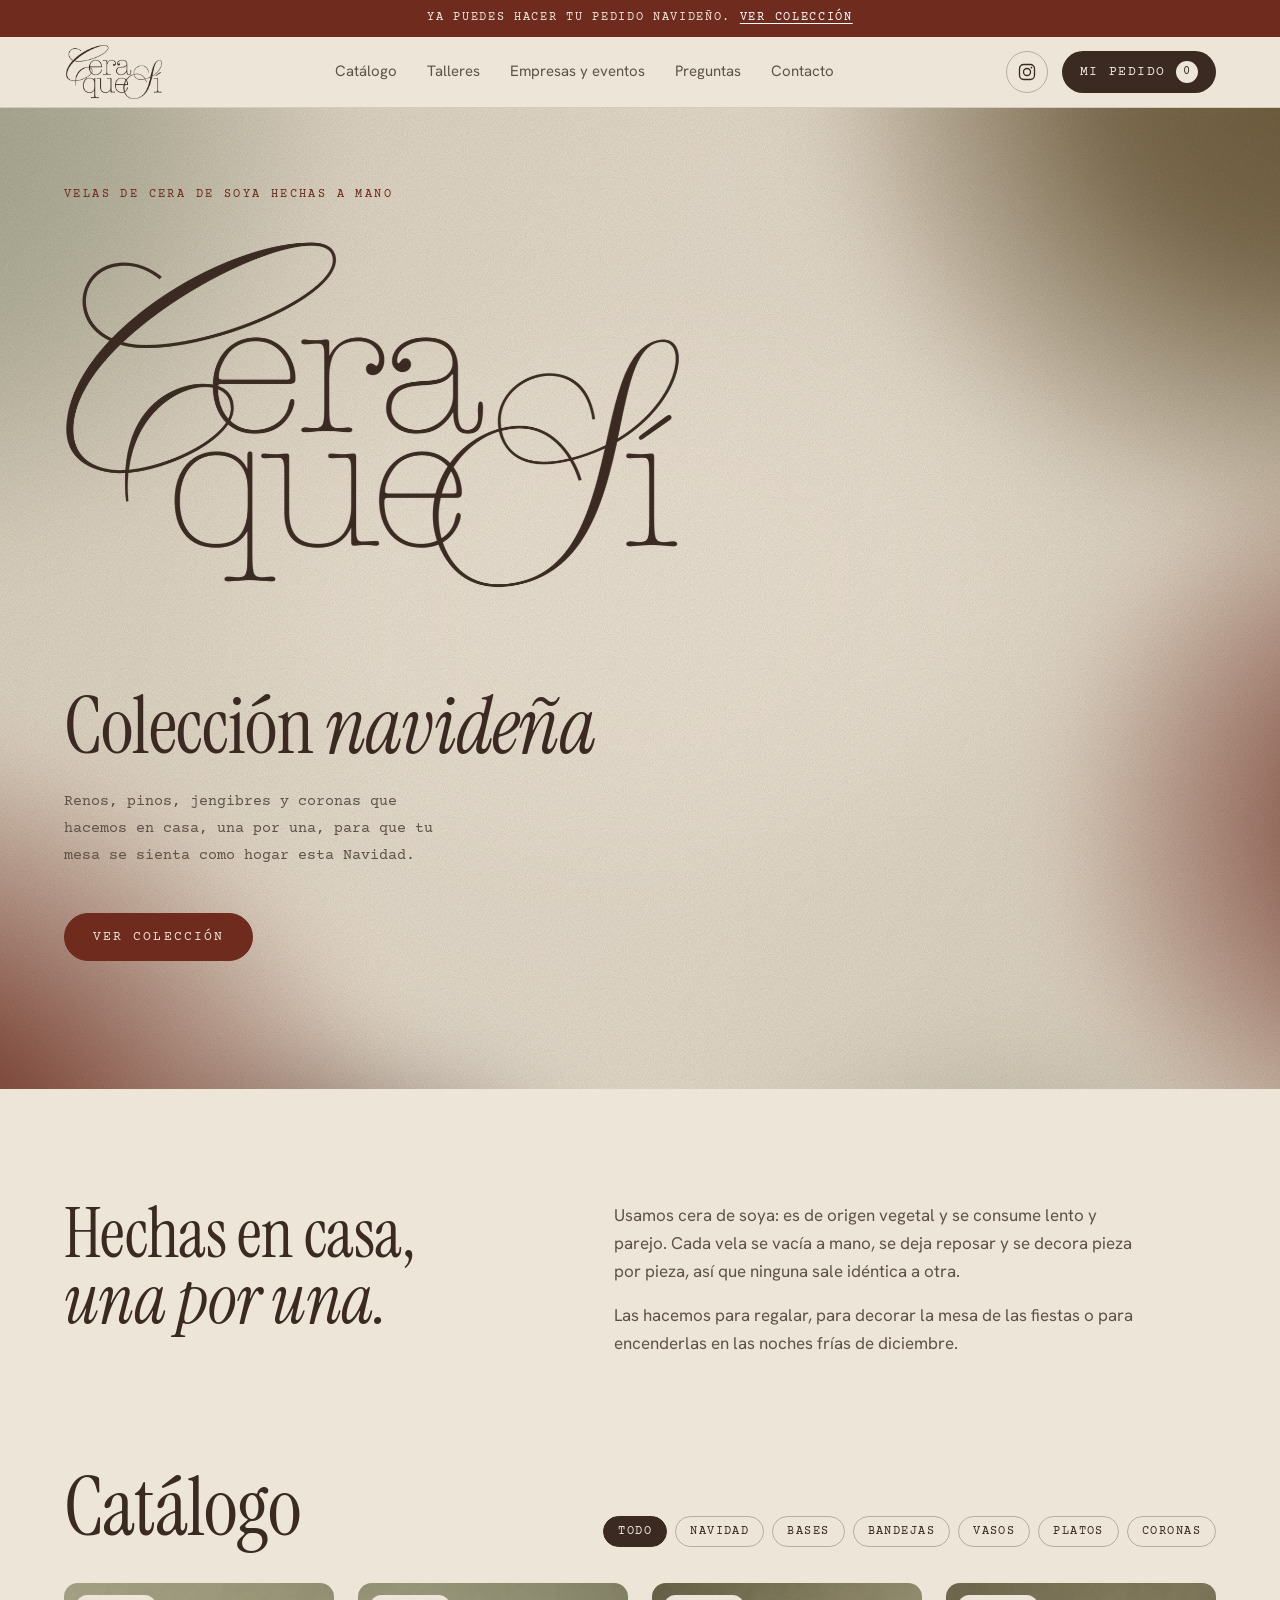
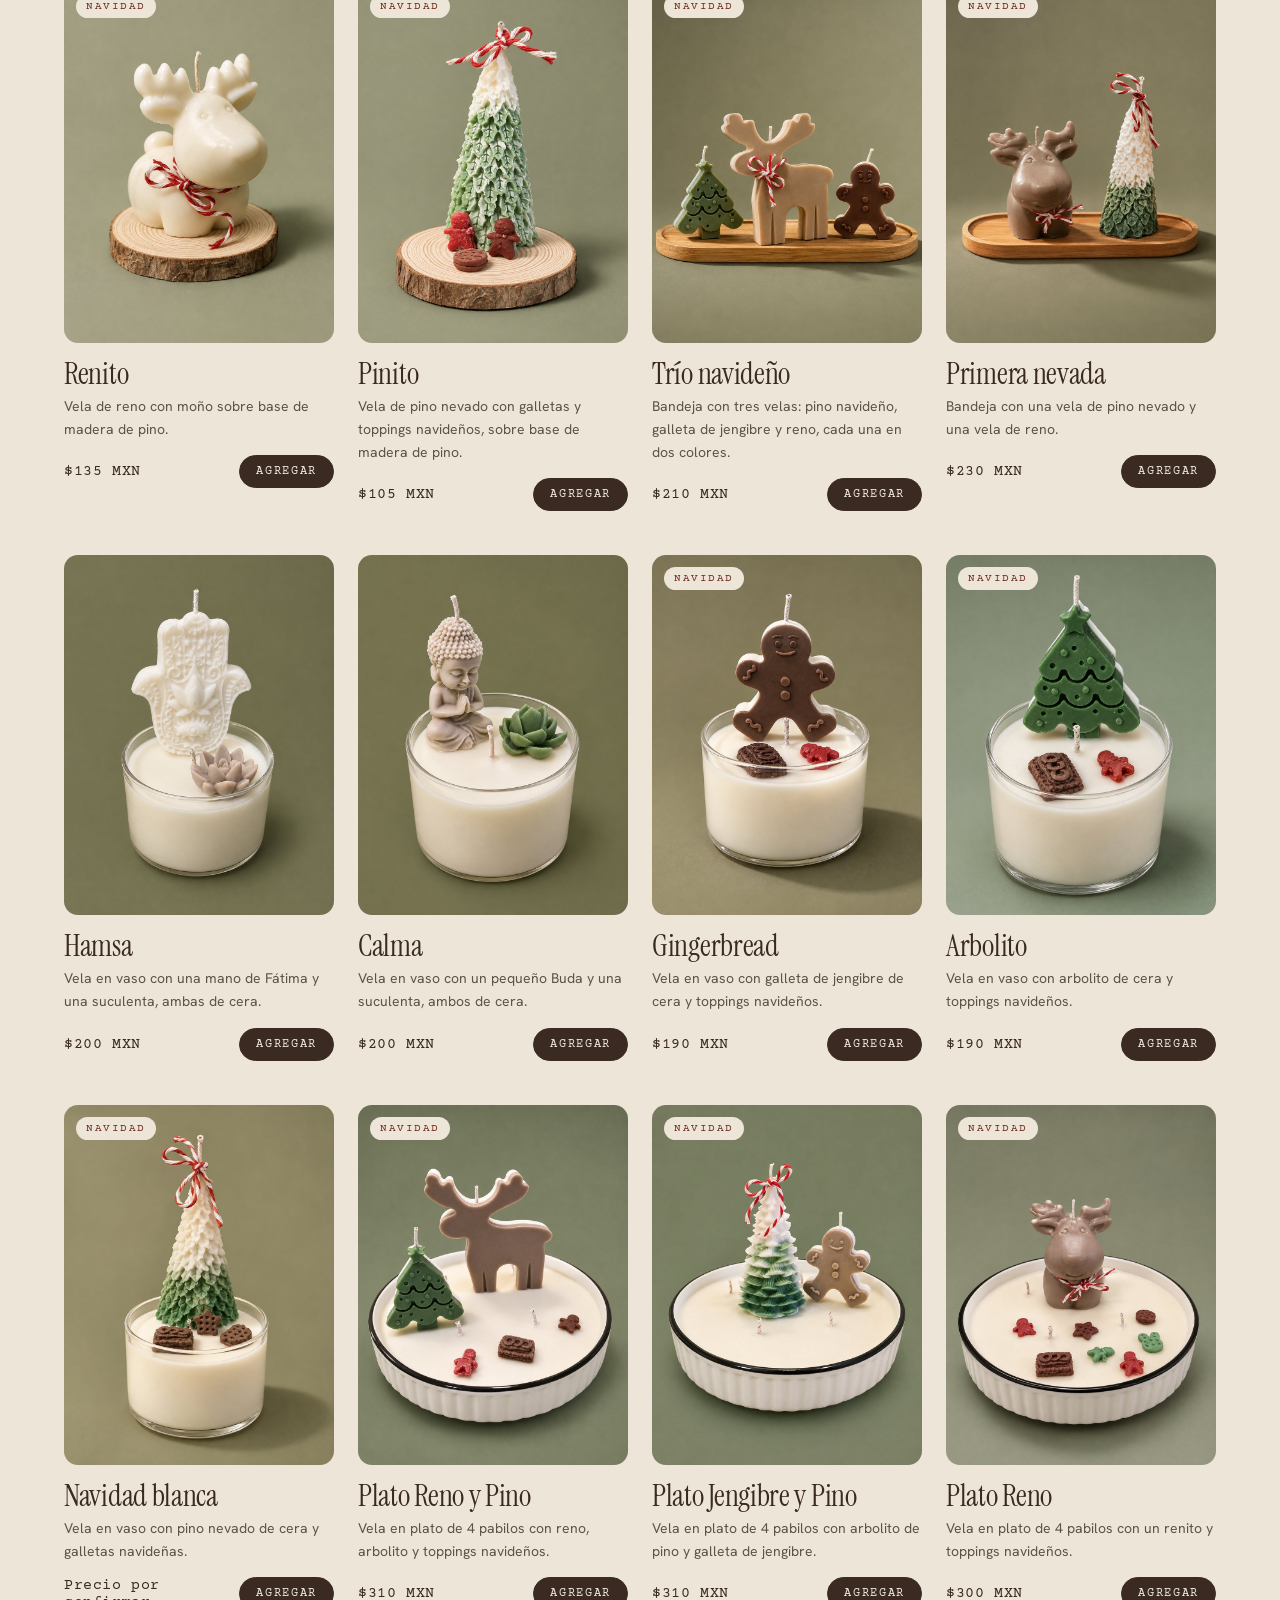
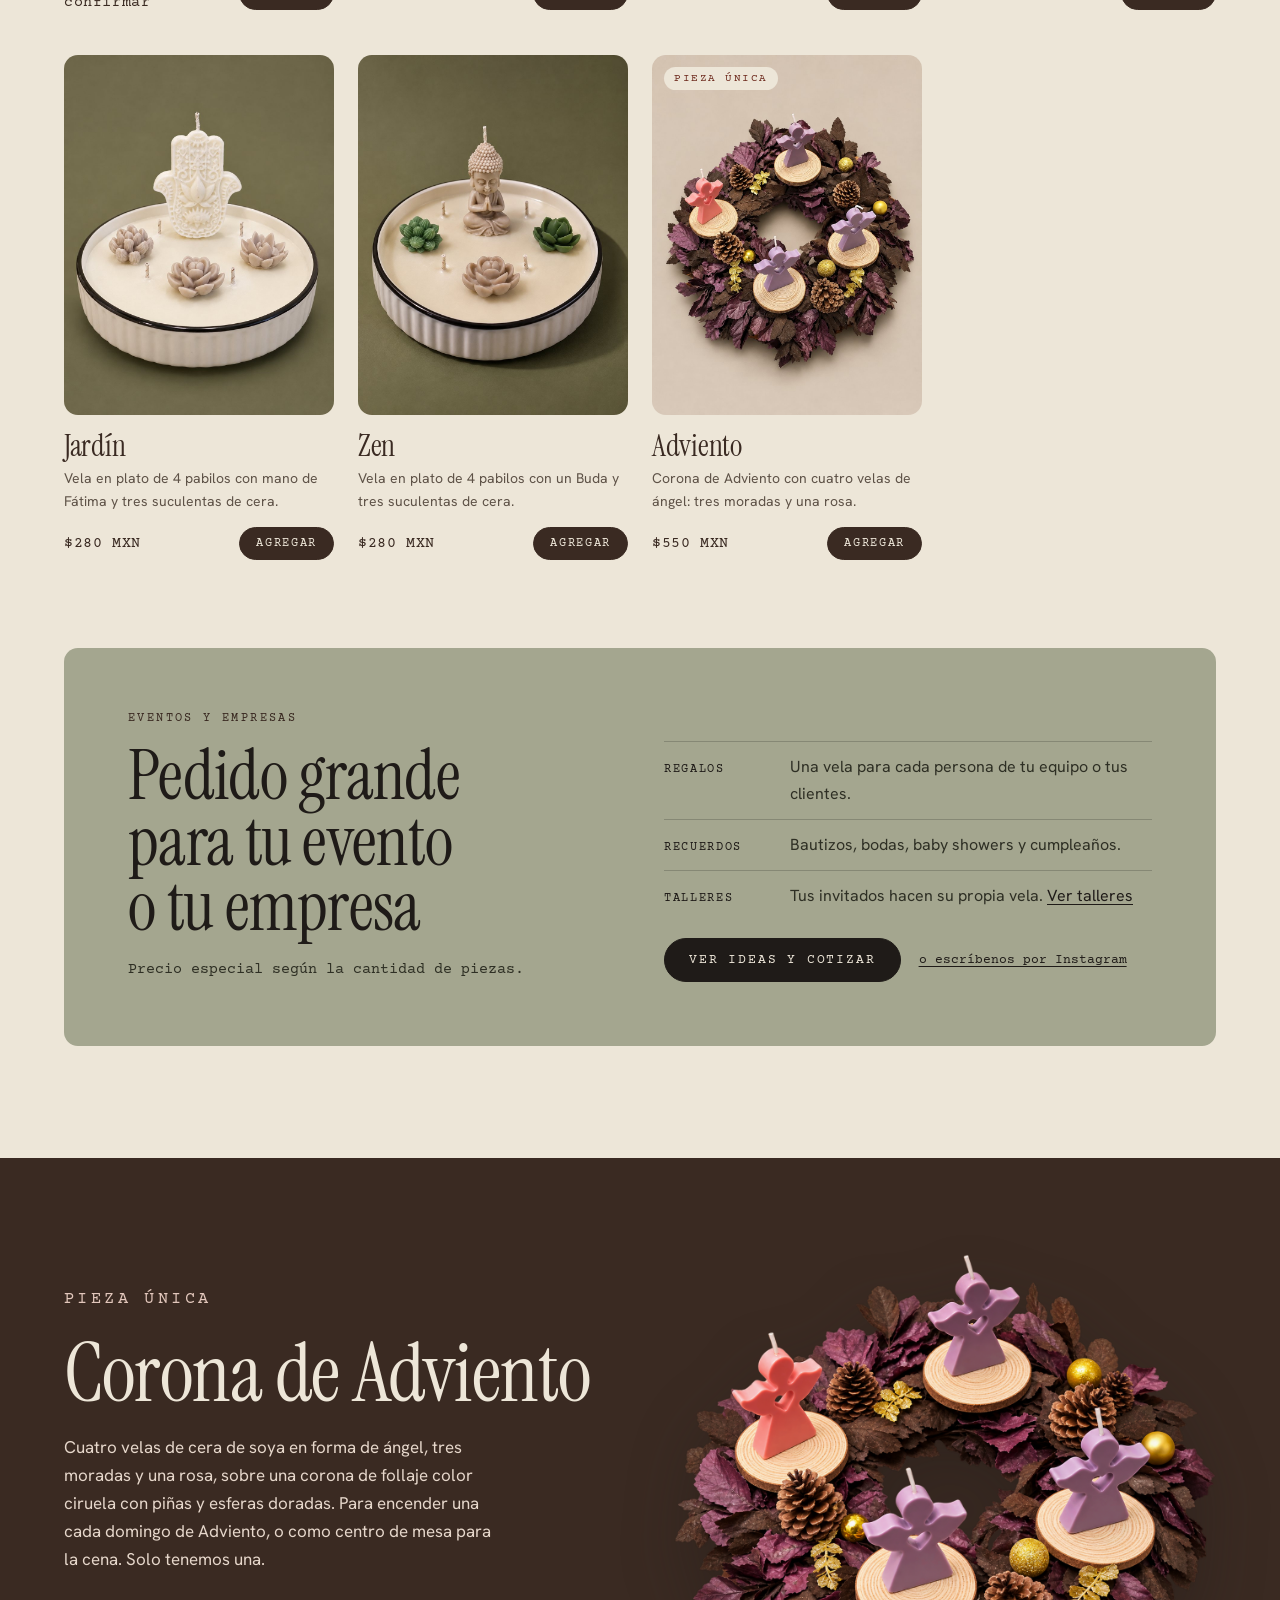
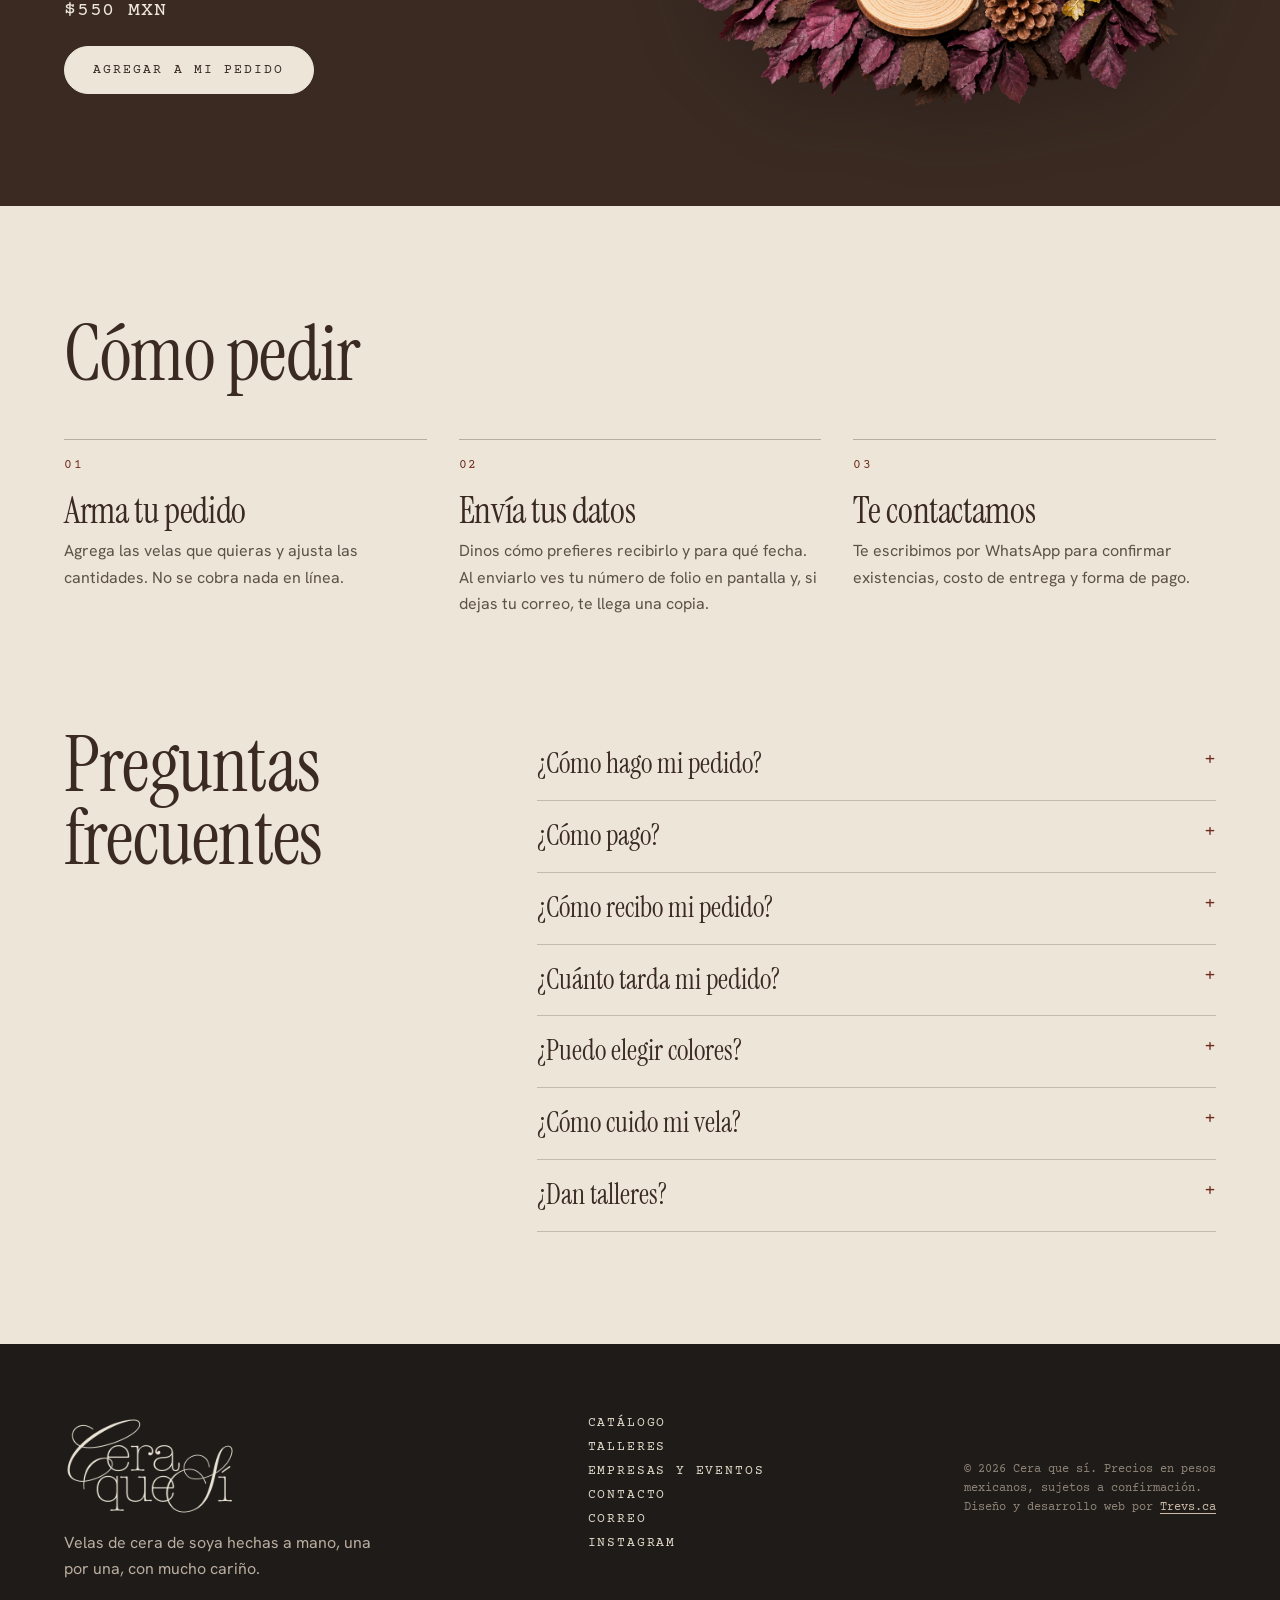
==== commit 06810015: "Actualiza /prueba/ con los cambios del formulario Co-Authored-By: Claude Opus 5.5 <noreply@anthropic" ====
--- a/prueba/index.html
+++ b/prueba/index.html
@@ -122,9 +122,10 @@
     <div class="wrap">
       <h2>Preguntas frecuentes</h2>
       <div>
-        <details><summary>¿Cómo pago?</summary><p>No cobramos en el sitio. Cuando confirmamos tu pedido por WhatsApp te compartimos los datos para transferencia y cómo apartarlo.</p></details>
-        <details><summary>¿Cómo recibo mi pedido?</summary><p>Entregamos en puntos de encuentro en Metepec y Calimaya; te compartimos el lugar y la hora al confirmar. También enviamos a toda la República por paquetería: el costo depende del destino y del tamaño del pedido, y te lo confirmamos por WhatsApp antes de pagar.</p></details>
-        <details><summary>¿Cuánto tarda mi pedido?</summary><p>Como todo se hace a mano, depende de la cantidad. Para fechas navideñas te recomendamos pedir con anticipación.</p></details>
+        <details><summary>¿Cómo hago mi pedido?</summary><p>Aquí en el sitio: elige tus velas, llena tus datos y envía tu pedido. Te llega una copia a tu correo y te escribimos por WhatsApp para confirmarlo. Si tienes una duda que no está en estas preguntas, escríbenos por mensaje en Instagram.</p></details>
+        <details><summary>¿Cómo pago?</summary><p>No cobramos en el sitio. Para confirmar tu pedido pedimos el 50% de anticipo por transferencia o Mercado Pago. El otro 50% lo pagas al entregar, también en efectivo si prefieres. Te compartimos los datos por WhatsApp.</p></details>
+        <details><summary>¿Cómo recibo mi pedido?</summary><p>Tenemos puntos de entrega en Metepec, Calimaya y Toluca, y en CDMX en Condesa, Roma, Juárez, Polanco, Lomas de Chapultepec, Lomas de Virreyes y Santa Fe; te compartimos el lugar y la hora al confirmar. También puedes solicitar un Uber que recoja tu pedido en nuestra casa-taller en Calimaya (el envío corre por tu cuenta), o te enviamos a todo México por paquetería: el costo depende del destino y del tamaño del pedido, y te lo confirmamos por WhatsApp antes de pagar.</p></details>
+        <details><summary>¿Cuánto tarda mi pedido?</summary><p>Somos un equipo pequeño y todo se hace a mano. Revisamos tu pedido en menos de 24 horas y empezamos a hacerlo al recibir el anticipo del 50%; con la cotización final te confirmamos la fecha de entrega. Pide con al menos 48 horas y, si tienes una fecha en mente, ponla en tu pedido: te decimos qué es posible. Los pedidos grandes toman unos días más, y para fechas navideñas te recomendamos pedir con anticipación.</p></details>
         <details><summary>¿Puedo elegir colores?</summary><p>En pedidos chicos depende de lo que tengamos disponible, y te lo confirmamos al revisar tu pedido. En pedidos grandes te compartimos las opciones de colores que hay para que elijas.</p></details>
         <details><summary>¿Cómo cuido mi vela?</summary><p>Son de cera de soya. La primera vez, déjala encendida hasta que se derrita toda la superficie: así se consume pareja. Enciéndela sobre una superficie firme, lejos de corrientes de aire y de cosas que puedan quemarse, y nunca la dejes sola encendida. Las figuras también lucen como decoración sin encender.</p></details>
         <details><summary>¿Dan talleres?</summary><p>Sí. Abrimos talleres en grupo y también llevamos el taller a tu empresa o evento. <a href="talleres.html">Ver talleres</a></p></details>
@@ -157,7 +158,10 @@
 <aside class="panel" id="panel" role="dialog" aria-modal="true" aria-labelledby="panel-titulo" aria-hidden="true">
   <div class="panel-head">
     <h2 id="panel-titulo">Mi pedido</h2>
-    <button class="cerrar" id="cerrar" aria-label="Cerrar">×</button>
+    <div class="panel-acciones">
+      <button class="agrandar" id="agrandar" aria-pressed="false" aria-label="Ver en pantalla completa"><svg viewBox="0 0 20 20" aria-hidden="true"><path d="M12 3h5v5M8 17H3v-5M17 3l-6 6M3 17l6-6"/></svg></button>
+      <button class="cerrar" id="cerrar" aria-label="Cerrar">×</button>
+    </div>
   </div>
   <div class="panel-body" id="panel-body"></div>
 </aside>
@@ -275,6 +279,12 @@
 function abrir(){ ultimoFoco = document.activeElement; pintarPanel(); document.body.classList.add("abierto"); $("#panel").setAttribute("aria-hidden","false"); $("#cerrar").focus(); $("#toast").classList.remove("on"); }
 function cerrar(){ document.body.classList.remove("abierto"); $("#panel").setAttribute("aria-hidden","true"); ultimoFoco && ultimoFoco.focus(); }
 $("#abrir").onclick = abrir; $("#cerrar").onclick = cerrar; $("#velo").onclick = cerrar;
+$("#agrandar").onclick = () => {
+  const g = $("#panel").classList.toggle("grande");
+  $("#agrandar").setAttribute("aria-pressed", g);
+  $("#agrandar").setAttribute("aria-label", g ? "Volver a la ventana chica" : "Ver en pantalla completa");
+};
+function minFecha(){ const d = new Date(); d.setDate(d.getDate() + 2); return d.getFullYear() + "-" + String(d.getMonth()+1).padStart(2,"0") + "-" + String(d.getDate()).padStart(2,"0"); }
 document.addEventListener("keydown", e => { if(e.key==="Escape" && document.body.classList.contains("abierto")) cerrar(); });
 
 function pintarPanel(){
@@ -296,29 +306,77 @@
     <form id="form" novalidate>
       <h3>Tus datos</h3>
       <div class="campo"><label for="nombre">Nombre</label><input id="nombre" name="nombre" required autocomplete="name"></div>
-          <div class="dos">
-            <div class="campo"><label for="tel" data-lbl-tel>WhatsApp</label><input id="tel" name="telefono" type="tel" autocomplete="tel" placeholder="10 dígitos"></div>
-            <div class="campo"><label for="email">Correo (opcional)</label><input id="email" name="email" type="email" autocomplete="email"><small class="ayuda">Te mandamos una copia con tu folio.</small></div>
-          </div>
-          <div class="campo"><label for="ig">Tu Instagram (opcional)</label><input id="ig" name="instagram" placeholder="@tuusuario" autocapitalize="off" autocomplete="off" spellcheck="false"></div>
-      <div class="campo"><span class="lbl">Tipo de pedido</span>
+      <div class="dos">
+        <div class="campo"><label for="tel">WhatsApp</label><input id="tel" name="telefono" type="tel" autocomplete="tel" placeholder="10 dígitos" required></div>
+        <div class="campo"><label for="email">Correo</label><input id="email" name="email" type="email" autocomplete="email" required></div>
+      </div>
+      <p class="ayuda ayuda-campo">A tu correo te llega una copia del pedido con tu folio.</p>
+      <div class="campo"><label for="ig">Tu Instagram (opcional)</label><input id="ig" name="instagram" placeholder="@tuusuario" autocapitalize="off" autocomplete="off" spellcheck="false"></div>
+
+      <h3>Tipo de pedido</h3>
+      <div class="campo">
         <div class="opciones">
           <label><input type="radio" name="tipo" value="Personal o regalo" checked><span>Para mí o regalo</span></label>
           <label><input type="radio" name="tipo" value="Para revender"><span>Para revender</span></label>
           <label><input type="radio" name="tipo" value="Empresa o evento"><span>Empresa o evento</span></label>
         </div>
       </div>
-      <div class="campo" id="campo-empresa" hidden><label for="empresa">Nombre de la empresa o evento</label><input id="empresa" name="empresa" autocomplete="organization"></div>
-      <div class="campo"><span class="lbl">Entrega</span>
+      <div class="campo" id="campo-empresa" hidden><label for="empresa">Nombre de tu marca, empresa o evento (opcional)</label><input id="empresa" name="empresa" autocomplete="organization"></div>
+      <details class="perso">
+        <summary>¿Quieres personalizarlo? <small>(opcional)</small></summary>
         <div class="opciones">
-          <label><input type="radio" name="entrega" value="Punto de entrega en Metepec" checked><span>Punto de entrega en Metepec<small>Te compartimos el lugar y la hora al confirmar.</small></span></label>
-          <label><input type="radio" name="entrega" value="Punto de entrega en Calimaya"><span>Punto de entrega en Calimaya<small>Te compartimos el lugar y la hora al confirmar.</small></span></label>
-          <label><input type="radio" name="entrega" value="Envío a otra ciudad"><span>Envío a otra ciudad<small>Cotizamos la paquetería por ti.</small></span></label>
-        </div>
-      </div>
-      <div class="campo" id="campo-dir" hidden><label for="ciudad" id="lbl-dir">Ciudad y estado</label><input id="ciudad" name="ciudad" autocomplete="address-level2"></div>
-      <div class="campo"><label for="fecha">¿Para cuándo lo necesitas?</label><input id="fecha" name="fecha" type="date"></div>
-      <div class="campo"><label for="notas">Notas</label><textarea id="notas" name="notas" placeholder="Colores, mensaje de regalo, detalles del evento…"></textarea></div>
+          <label><input type="checkbox" name="perso" value="Sticker o etiqueta con logo"><span>Sticker o etiqueta con tu logo</span></label>
+          <label><input type="checkbox" name="perso" value="Tarjeta con mensaje"><span>Tarjeta con mensaje</span></label>
+          <label><input type="checkbox" name="perso" value="Empaque especial"><span>Empaque especial para regalo</span></label>
+          <label><input type="checkbox" name="perso" value="Otra idea"><span>Otra idea</span></label>
+        </div>
+        <div class="campo"><label for="idea">Cuéntanos tu idea</label><textarea id="idea" name="idea" placeholder="Por ejemplo: 30 velas con el logo de mi empresa en una etiqueta."></textarea></div>
+        <p class="aviso-chico">La personalización tiene un costo extra según lo que pidas. Te compartimos el precio para que lo confirmes antes de empezar.</p>
+      </details>
+
+      <h3>Entrega o envío</h3>
+      <p class="ayuda">En puntos de entrega, te compartimos el lugar y la hora al confirmar.</p>
+      <div class="campo">
+        <p class="grupo">Estado de México</p>
+        <div class="opciones">
+          <label><input type="radio" name="entrega" value="Punto de entrega en Metepec" checked><span>Punto de entrega en Metepec</span></label>
+          <label><input type="radio" name="entrega" value="Punto de entrega en Calimaya"><span>Punto de entrega en Calimaya</span></label>
+          <label><input type="radio" name="entrega" value="Punto de entrega en Toluca"><span>Punto de entrega en Toluca</span></label>
+        </div>
+        <p class="grupo">Ciudad de México</p>
+        <div class="opciones">
+          <label><input type="radio" name="entrega" value="Punto de entrega en CDMX"><span>Punto de entrega en CDMX<small>Condesa, Roma, Juárez, Polanco, Lomas o Santa Fe.</small></span></label>
+        </div>
+        <div class="campo sub" id="campo-cdmx" hidden><label for="colonia-cdmx">¿En qué colonia?</label><select id="colonia-cdmx" name="coloniaCdmx"><option value="">Elige una colonia</option><option>Condesa</option><option>Roma</option><option>Juárez</option><option>Polanco</option><option>Lomas de Chapultepec</option><option>Lomas de Virreyes</option><option>Santa Fe</option></select></div>
+        <p class="grupo">Envío</p>
+        <div class="opciones">
+          <label><input type="radio" name="entrega" value="Envío por Uber"><span>Envío por Uber<small>El envío corre por tu cuenta: tú solicitas el Uber y sale de nuestra casa-taller en Calimaya, Edo. Méx. Te compartimos la dirección exacta al confirmar. Si estás en otro estado, elige paquetería.</small></span></label>
+          <label><input type="radio" name="entrega" value="Envío por paquetería"><span>Envío por paquetería a otra ciudad<small>Cotizamos la paquetería por ti.</small></span></label>
+        </div>
+      </div>
+      <fieldset class="direccion" id="campo-dir" hidden>
+        <legend>Dirección de envío</legend>
+        <div class="campo"><label for="calle">Calle y número</label><input id="calle" name="calle" autocomplete="address-line1"></div>
+        <div class="dos">
+          <div class="campo"><label for="interior">Núm. interior (opcional)</label><input id="interior" name="interior" autocomplete="address-line2"></div>
+          <div class="campo"><label for="cp">Código postal</label><input id="cp" name="cp" inputmode="numeric" maxlength="5" autocomplete="postal-code"></div>
+        </div>
+        <div class="campo"><label for="colonia">Colonia</label><input id="colonia" name="colonia" autocomplete="address-level3"></div>
+        <div class="dos">
+          <div class="campo"><label for="ciudad">Ciudad o municipio</label><input id="ciudad" name="ciudad" autocomplete="address-level2"></div>
+          <div class="campo"><label for="estado">Estado</label><input id="estado" name="estado" autocomplete="address-level1"></div>
+        </div>
+        <div class="campo"><label for="referencias">Referencias (opcional)</label><input id="referencias" name="referencias" placeholder="Entre calles, color de la casa…"></div>
+      </fieldset>
+
+      <div class="campo"><label for="fecha">¿Para cuándo lo necesitas?</label><input id="fecha" name="fecha" type="date" min="${minFecha()}">
+        <small class="ayuda">Es tu fecha ideal y nos ayuda a planear; pide con al menos 48 horas. Revisamos tu pedido en menos de 24 horas y empezamos a hacerlo al recibir el anticipo. Con la cotización final te confirmamos la fecha de entrega. Somos un equipo pequeño y todo se hace a mano.</small></div>
+      <div class="campo"><label for="notas">Notas (opcional)</label><textarea id="notas" name="notas" placeholder="¿Alguna pregunta o algo que debamos saber?"></textarea></div>
+
+      <div class="pago">
+        <p class="grupo">Cómo se paga</p>
+        <p>Para confirmar tu pedido pedimos el <b>50% de anticipo</b> y el otro 50% al entregar. El anticipo es por transferencia o Mercado Pago; el pago al entregar también puede ser en efectivo. No cobramos nada en el sitio.</p>
+      </div>
       <button class="enviar" type="submit">Enviar pedido</button>
       <p class="error" id="error" role="alert"></p>
     </form>`;
@@ -340,17 +398,29 @@
 });
 function actualizarCampos(){
   const f = $("#form"); if (!f) return;
-  $("#campo-empresa").hidden = f.tipo.value !== "Empresa o evento";
+  $("#campo-empresa").hidden = f.tipo.value === "Personal o regalo";
   const ent = f.entrega.value;
-  $("#campo-dir").hidden = ent !== "Envío a otra ciudad";
-  syncVia(f);
+  $("#campo-cdmx").hidden = ent !== "Punto de entrega en CDMX";
+  $("#campo-dir").hidden = !ent.startsWith("Envío por");
 }
 $("#panel-body").addEventListener("change", e => { if (e.target.name === "tipo" || e.target.name === "entrega") actualizarCampos(); });
 function refrescarItems(){
   // vuelve a pintar sin perder lo escrito en el formulario
-  const form = $("#form"); const datos = form ? new FormData(form) : null;
+  const form = $("#form"); let st = null;
+  if (form) {
+    st = { vals:{}, marcados:new Set(), abierto: !!(form.querySelector("details.perso") || {}).open };
+    [...form.elements].forEach(el => { if (!el.name) return;
+      if (el.type === "radio" || el.type === "checkbox") { if (el.checked) st.marcados.add(el.name + "=" + el.value); }
+      else st.vals[el.name] = el.value; });
+  }
   pintarPanel();
-  if (datos && $("#form")) for (const [k,v] of datos) { const el = $("#form").elements[k]; if (el && el.type!=="radio" && !el.length) el.value = v; else if (el && el.length) [...el].forEach(r => r.checked = r.value===v); }
+  const nf = $("#form");
+  if (st && nf) {
+    [...nf.elements].forEach(el => { if (!el.name) return;
+      if (el.type === "radio" || el.type === "checkbox") el.checked = st.marcados.has(el.name + "=" + el.value);
+      else if (el.name in st.vals) el.value = st.vals[el.name]; });
+    const d = nf.querySelector("details.perso"); if (d) d.open = st.abierto;
+  }
   actualizarCampos();
 }
 
@@ -359,14 +429,31 @@
   const f = e.target, err = $("#error"); err.textContent = "";
   const c = validarContacto(f, err); if (!c) return;
   const nombre = c.nombre;
+  const fallo = (msg, el) => { err.textContent = msg; if (el) el.focus(); return true; };
+  if (!c.email && fallo("Escribe tu correo: ahí te llega la copia de tu pedido.", f.email)) return;
+  const ent = f.entrega.value;
+  if (ent === "Punto de entrega en CDMX" && !f.coloniaCdmx.value && fallo("Elige la colonia de CDMX donde quieres recibirlo.", f.coloniaCdmx)) return;
+  if (ent.startsWith("Envío por")) {
+    for (const [campo, msg] of [["calle","Escribe la calle y el número."],["cp","Escribe el código postal (5 dígitos)."],["colonia","Escribe la colonia."],["ciudad","Escribe la ciudad o municipio."],["estado","Escribe el estado."]]) {
+      const v = f[campo].value.trim();
+      if ((!v || (campo === "cp" && !/^\d{5}$/.test(v))) && fallo(msg, f[campo])) return;
+    }
+  }
+  if (f.fecha.value && f.fecha.value < minFecha() && fallo("Elige una fecha a partir de pasado mañana: necesitamos al menos 48 horas.", f.fecha)) return;
+  const perso = [...f.querySelectorAll('input[name="perso"]:checked')].map(x => x.value);
+  const personalizacion = [perso.join(", "), f.idea.value.trim()].filter(Boolean).join(" · Idea: ");
+  const entrega = ent === "Punto de entrega en CDMX" ? ent + " · " + f.coloniaCdmx.value : ent;
+  const direccion = ent.startsWith("Envío por")
+    ? [f.calle.value.trim() + (f.interior.value.trim() ? " int. " + f.interior.value.trim() : ""), "Col. " + f.colonia.value.trim(), "C.P. " + f.cp.value.trim(), f.ciudad.value.trim() + ", " + f.estado.value.trim(), f.referencias.value.trim() ? "Ref.: " + f.referencias.value.trim() : ""].filter(Boolean).join(", ")
+    : "";
 
   const folio = "P-" + new Date().toISOString().slice(5,10).replace("-","") + "-" + Math.random().toString(36).slice(2,6).toUpperCase();
   const items = Object.entries(pedido).map(([id,q]) => ({nombre:`${byId[id].nombre} (${byId[id].desc})${byId[id].precio ? "" : " — precio por confirmar"}`, cantidad:q, precio:byId[id].precio, total:byId[id].precio*q}));
-  const data = { folio, ...c, tipo:f.tipo.value, empresa:f.empresa.value.trim(), entrega:f.entrega.value,
-    ciudad:f.entrega.value === "Envío a otra ciudad" ? f.ciudad.value.trim() : "", fecha:f.fecha.value, notas:f.notas.value.trim(), items, subtotal:subtotal(), marca:CONFIG.marca };
+  const data = { folio, ...c, tipo:f.tipo.value, empresa:f.tipo.value === "Personal o regalo" ? "" : f.empresa.value.trim(), personalizacion, entrega,
+    direccion, ciudad:direccion, fecha:f.fecha.value, notas:f.notas.value.trim(), items, subtotal:subtotal(), marca:CONFIG.marca };
 
   const resumen = `Hola, soy ${nombre}${data.empresa ? " ("+data.empresa+")" : ""}. Pedido ${folio} · ${data.tipo}:\n` + items.map(i => `• ${i.cantidad} × ${i.nombre}`).join("\n") +
-    `\nSubtotal estimado: ${mxn(data.subtotal)}\nEntrega: ${data.entrega}${data.ciudad ? " ("+data.ciudad+")" : ""}${data.fecha ? "\nPara: "+data.fecha : ""}${data.notas ? "\nNotas: "+data.notas : ""}`;
+    `\nSubtotal estimado: ${mxn(data.subtotal)}${data.personalizacion ? "\nPersonalización: "+data.personalizacion : ""}\nEntrega: ${data.entrega}${data.direccion ? " ("+data.direccion+")" : ""}${data.fecha ? "\nPara: "+data.fecha : ""}${data.notas ? "\nNotas: "+data.notas : ""}`;
 
   const btn = f.querySelector(".enviar"); btn.disabled = true; btn.textContent = "Enviando…";
   try {
@@ -381,8 +468,8 @@
     <div class="listo">
             <h3>Recibimos tu pedido</h3>
       <span class="folio">Folio ${folio}</span>
-      <p>Te escribiremos ${porVia(data.via)} en menos de 24 horas para confirmar disponibilidad, entrega y forma de pago.</p>
-      ${data.email ? `<p>También te enviamos una copia a ${esc(data.email)}.</p>` : `<p>Guarda tu número de folio.</p>`}
+      <p>Te escribiremos por WhatsApp en menos de 24 horas para confirmar disponibilidad, entrega y el anticipo del 50%.</p>
+      <p>Te enviamos una copia a ${esc(data.email)}. Si no la ves, revisa tu carpeta de spam.</p>
       ${botonesResumen(resumen, folio)}
     </div>`;
 });
--- a/prueba/css/estilos.css
+++ b/prueba/css/estilos.css
@@ -419,3 +419,43 @@
 .c-ig .cta{background:var(--cera);color:var(--nogal);border-color:var(--cera)}
 .c-ig .cta:hover{background:transparent;color:var(--cera)}
 @media (max-width:900px){.contacto{grid-template-columns:1fr}}
+
+/* ===== Menú de celular: panel fijo, visible desde cualquier parte de la página ===== */
+@media (max-width:820px){
+  .nav.menu-abierto .links{position:fixed;top:var(--alto-nav, 68px);bottom:0;left:0;right:0;height:auto}
+  .sin-scroll{overflow:hidden}
+  .sin-scroll body{overflow:visible}
+}
+
+/* ===== Mi pedido: pantalla completa en escritorio ===== */
+.panel-acciones{display:flex;align-items:center;gap:6px}
+.agrandar{width:40px;height:40px;border-radius:999px;display:grid;place-items:center;color:var(--suave)}
+.agrandar:hover{background:var(--lino);color:var(--nogal)}
+.agrandar svg{width:18px;height:18px;fill:none;stroke:currentColor;stroke-width:1.6;stroke-linecap:round}
+.panel.grande{width:100%}
+.panel.grande .panel-head,.panel.grande .panel-body{padding-left:max(24px,calc(50% - 380px));padding-right:max(24px,calc(50% - 380px))}
+@media (max-width:620px){.agrandar{display:none}}
+
+/* ===== Formulario de pedido ===== */
+#form h3{margin-top:30px}
+#form h3:first-child{margin-top:8px}
+.ayuda-campo{margin:-8px 0 16px}
+.grupo{font:12px var(--mono);letter-spacing:.14em;text-transform:uppercase;color:var(--suave);margin:16px 0 8px}
+.grupo:first-child{margin-top:0}
+.campo.sub{margin:10px 0 0}
+.campo select{appearance:none;background-image:linear-gradient(45deg,transparent 50%,var(--nogal) 50%),linear-gradient(135deg,var(--nogal) 50%,transparent 50%);background-position:calc(100% - 20px) 52%,calc(100% - 14px) 52%;background-size:6px 6px;background-repeat:no-repeat}
+.campo small.ayuda{display:block;margin-top:6px}
+details.perso{border:1px solid rgba(58,42,34,.24);border-radius:var(--r-sm);padding:14px;margin-bottom:16px;background:#F6F2EA}
+details.perso summary{cursor:pointer;font-weight:500;color:var(--nogal);list-style:none;display:flex;justify-content:space-between;gap:12px}
+details.perso summary::-webkit-details-marker{display:none}
+details.perso summary::after{content:"+";font-family:var(--mono);color:var(--oxido)}
+details.perso[open] summary::after{content:"–"}
+details.perso summary small{font-weight:400;color:var(--suave)}
+details.perso .opciones{margin:14px 0}
+.aviso-chico{font-size:13px;color:var(--suave);line-height:1.5}
+fieldset.direccion{border:1px solid rgba(58,42,34,.24);border-radius:var(--r-sm);padding:14px 14px 2px;margin:0 0 16px}
+fieldset.direccion legend{font:12px var(--mono);letter-spacing:.14em;text-transform:uppercase;color:var(--nogal);padding:0 6px}
+.pago{background:var(--lino);border-radius:var(--r-sm);padding:14px 16px;margin:8px 0 14px}
+.pago p:not(.grupo){font-size:14px;color:var(--carbon);line-height:1.55}
+.pago b{font-weight:500}
+@media (max-width:820px){.nav.menu-abierto{backdrop-filter:none;-webkit-backdrop-filter:none;background:var(--cera)}}
